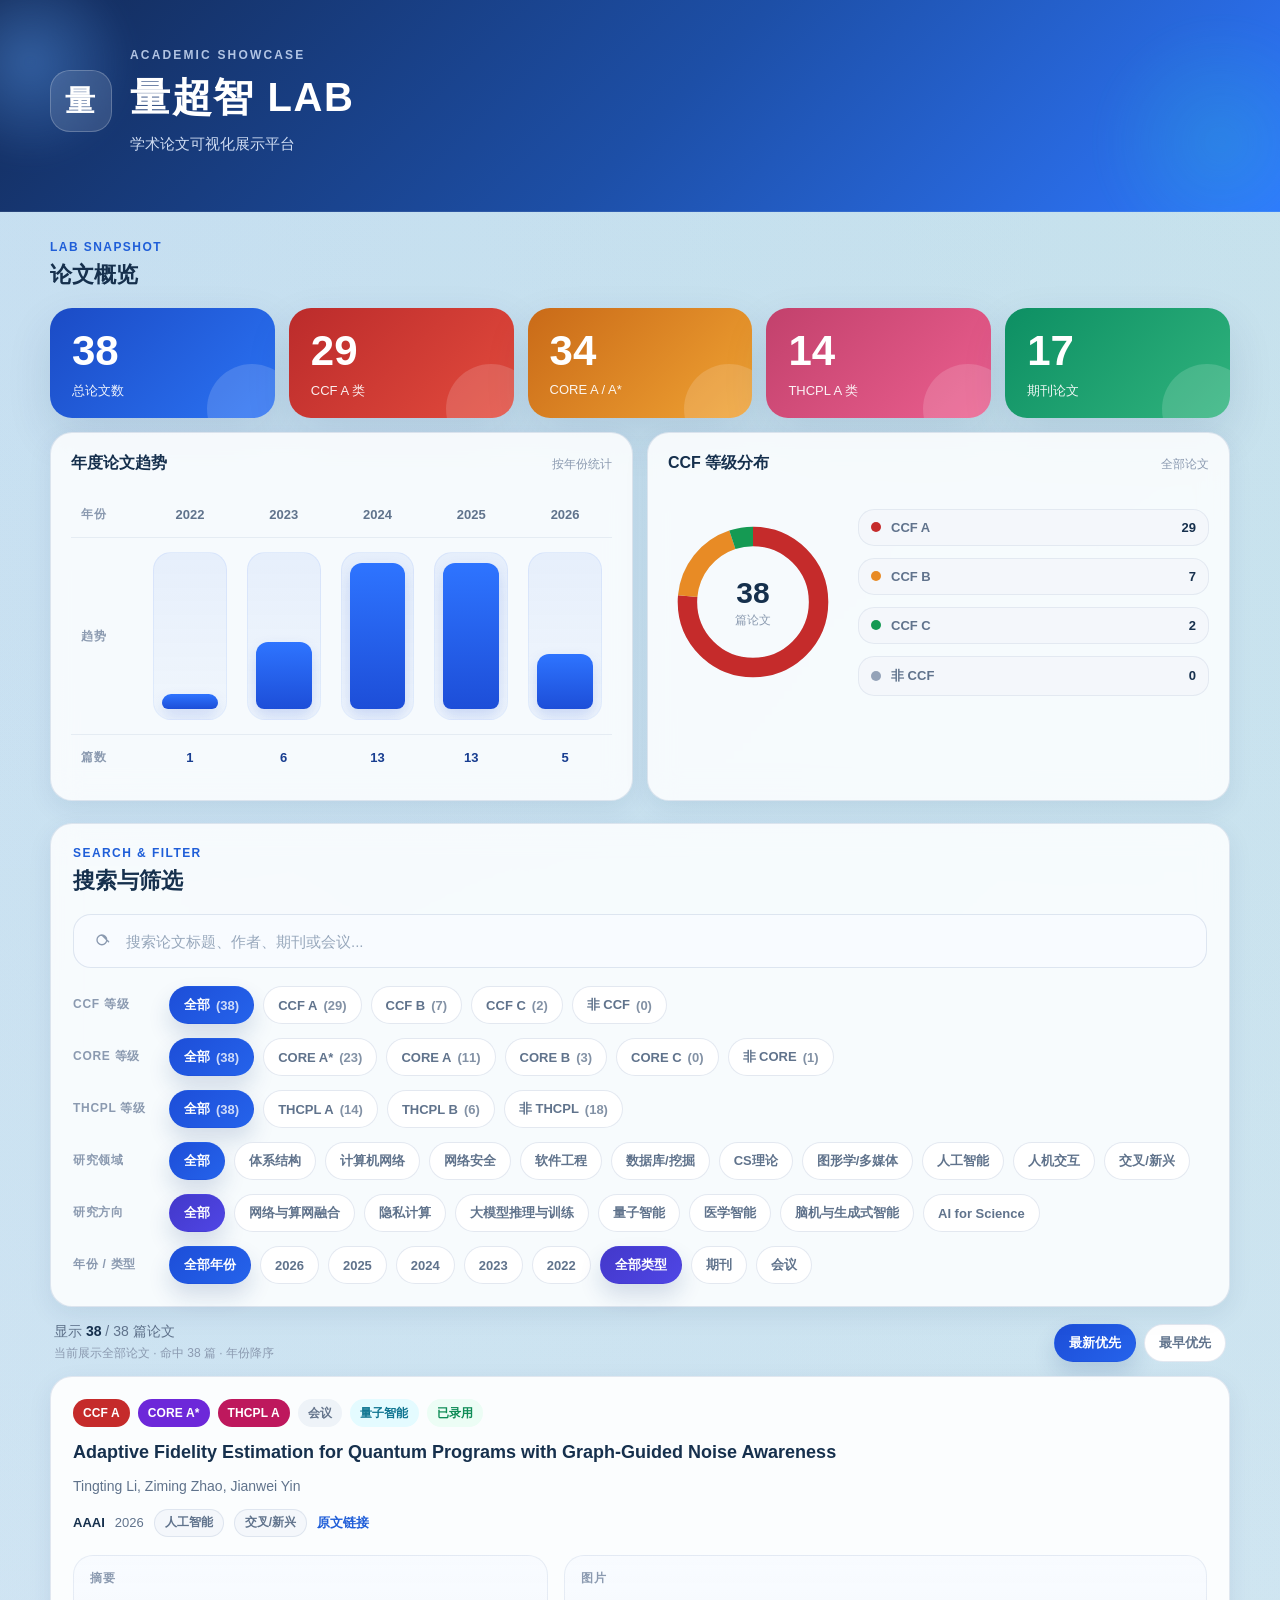
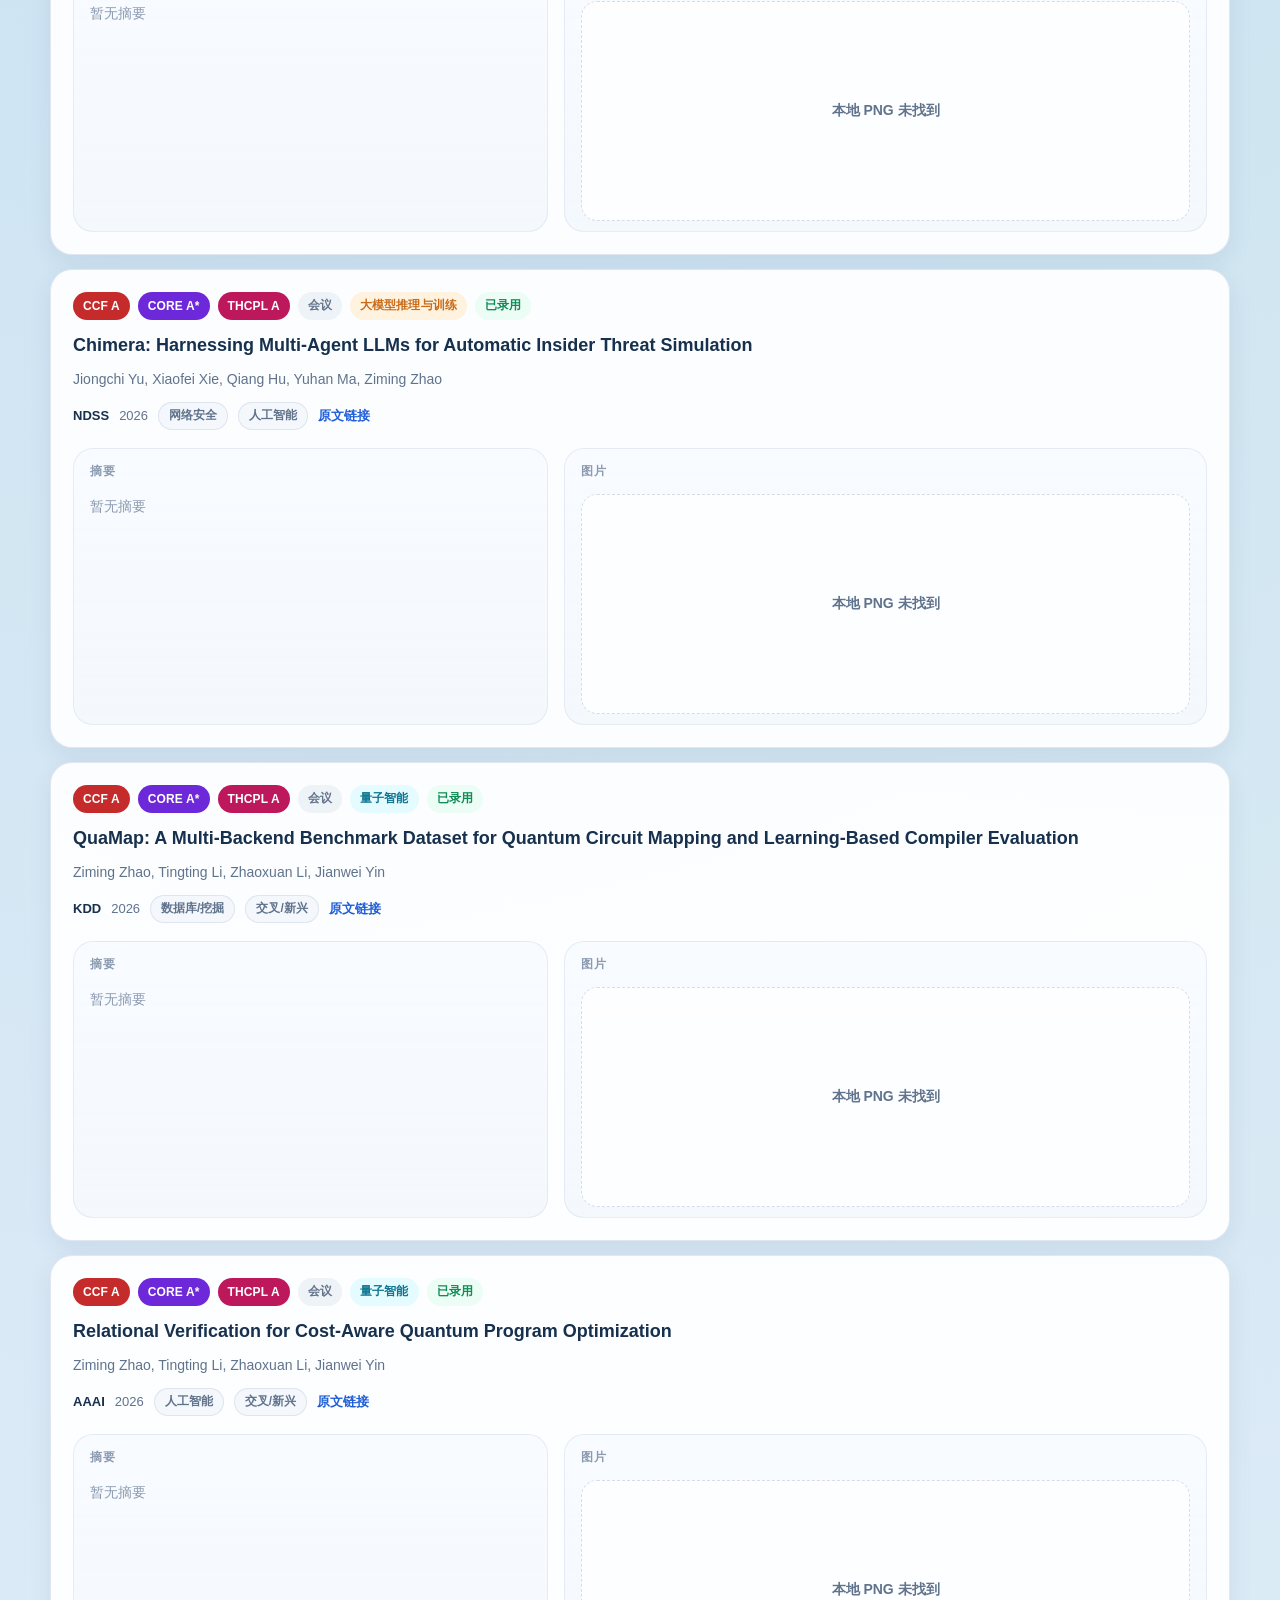
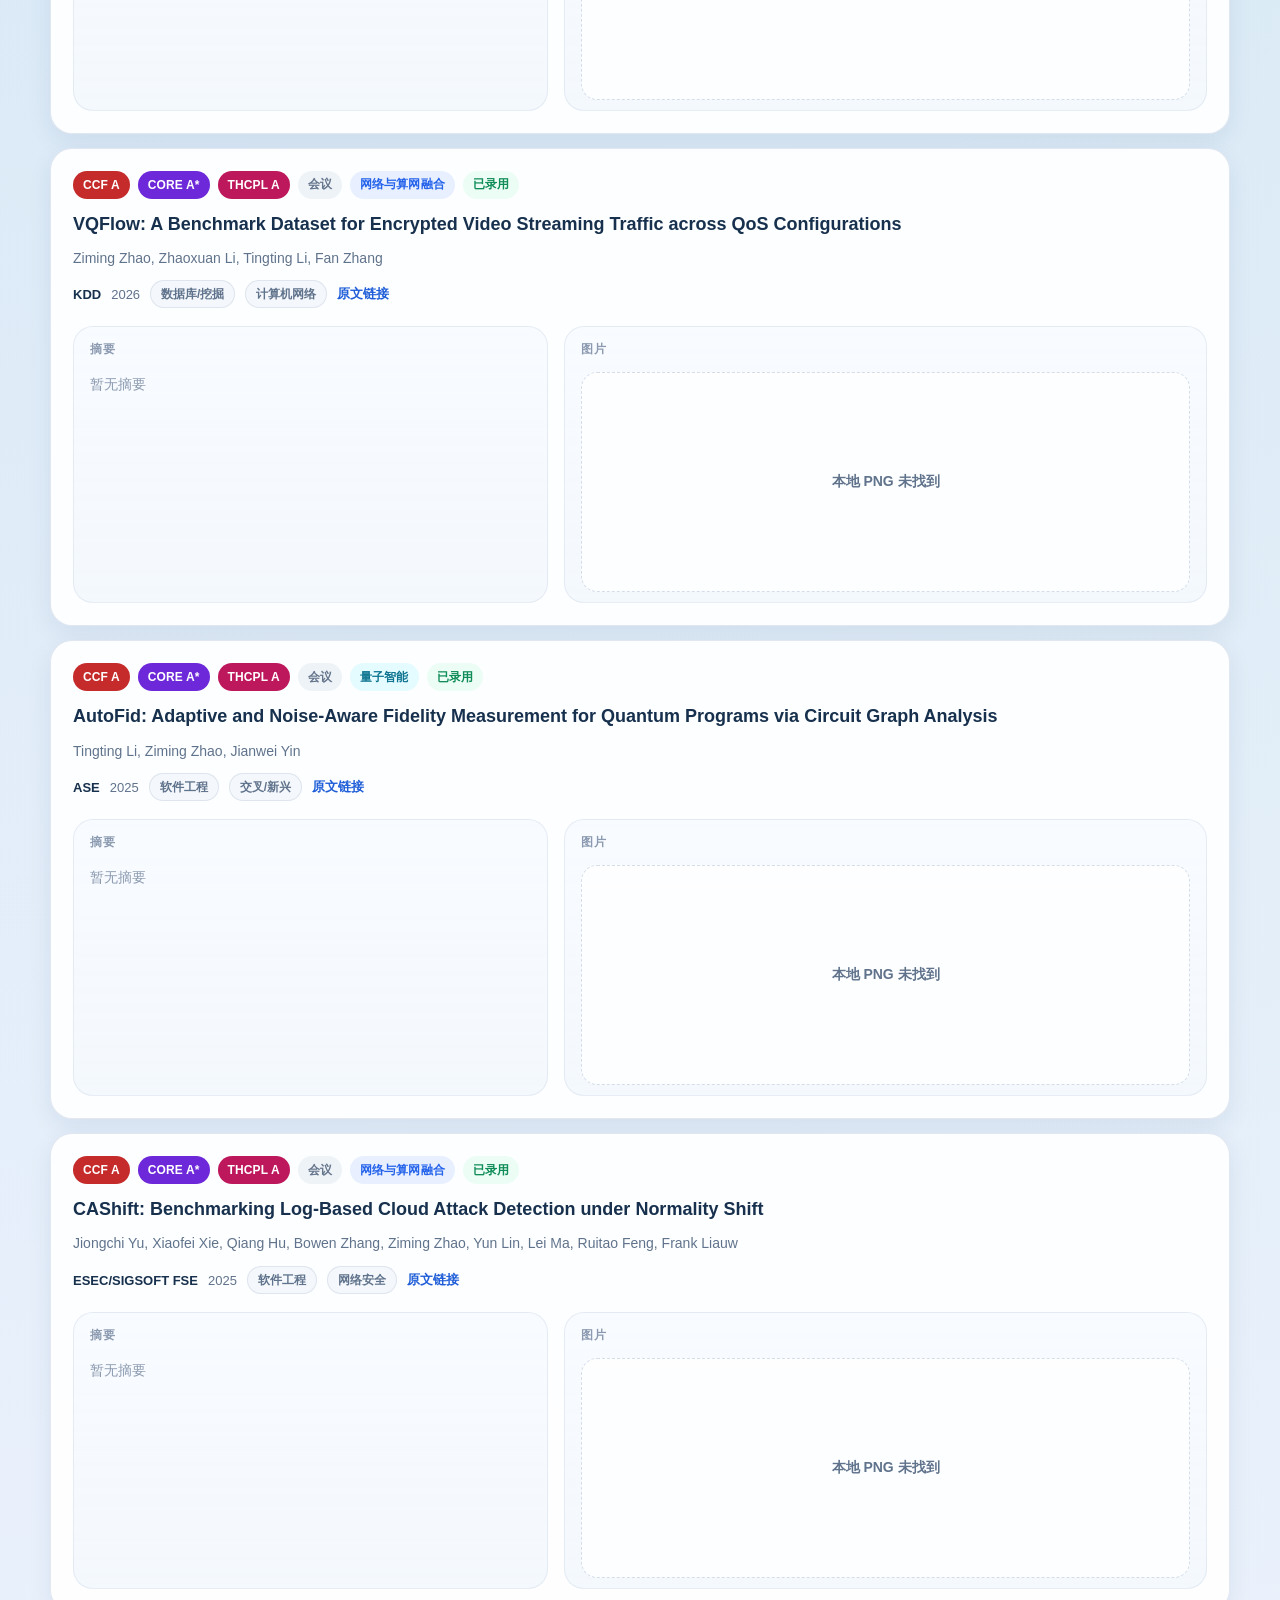
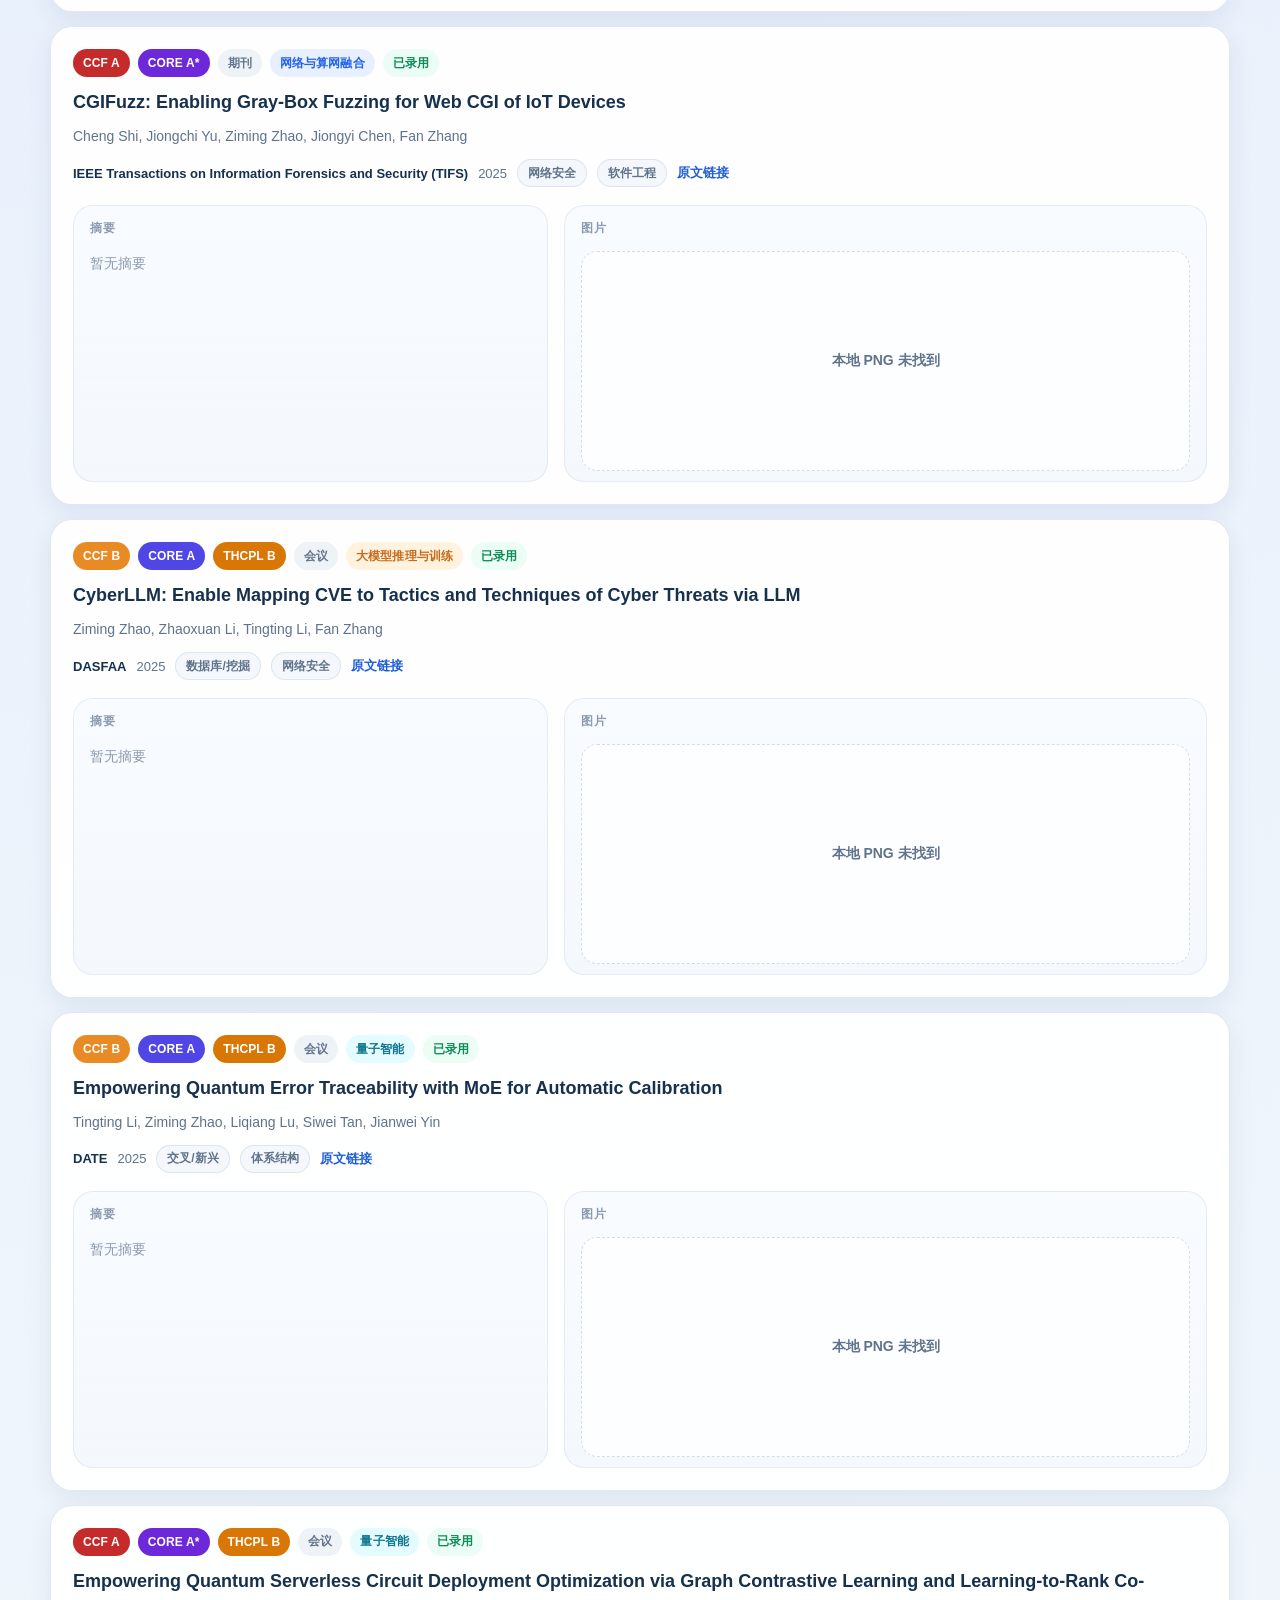
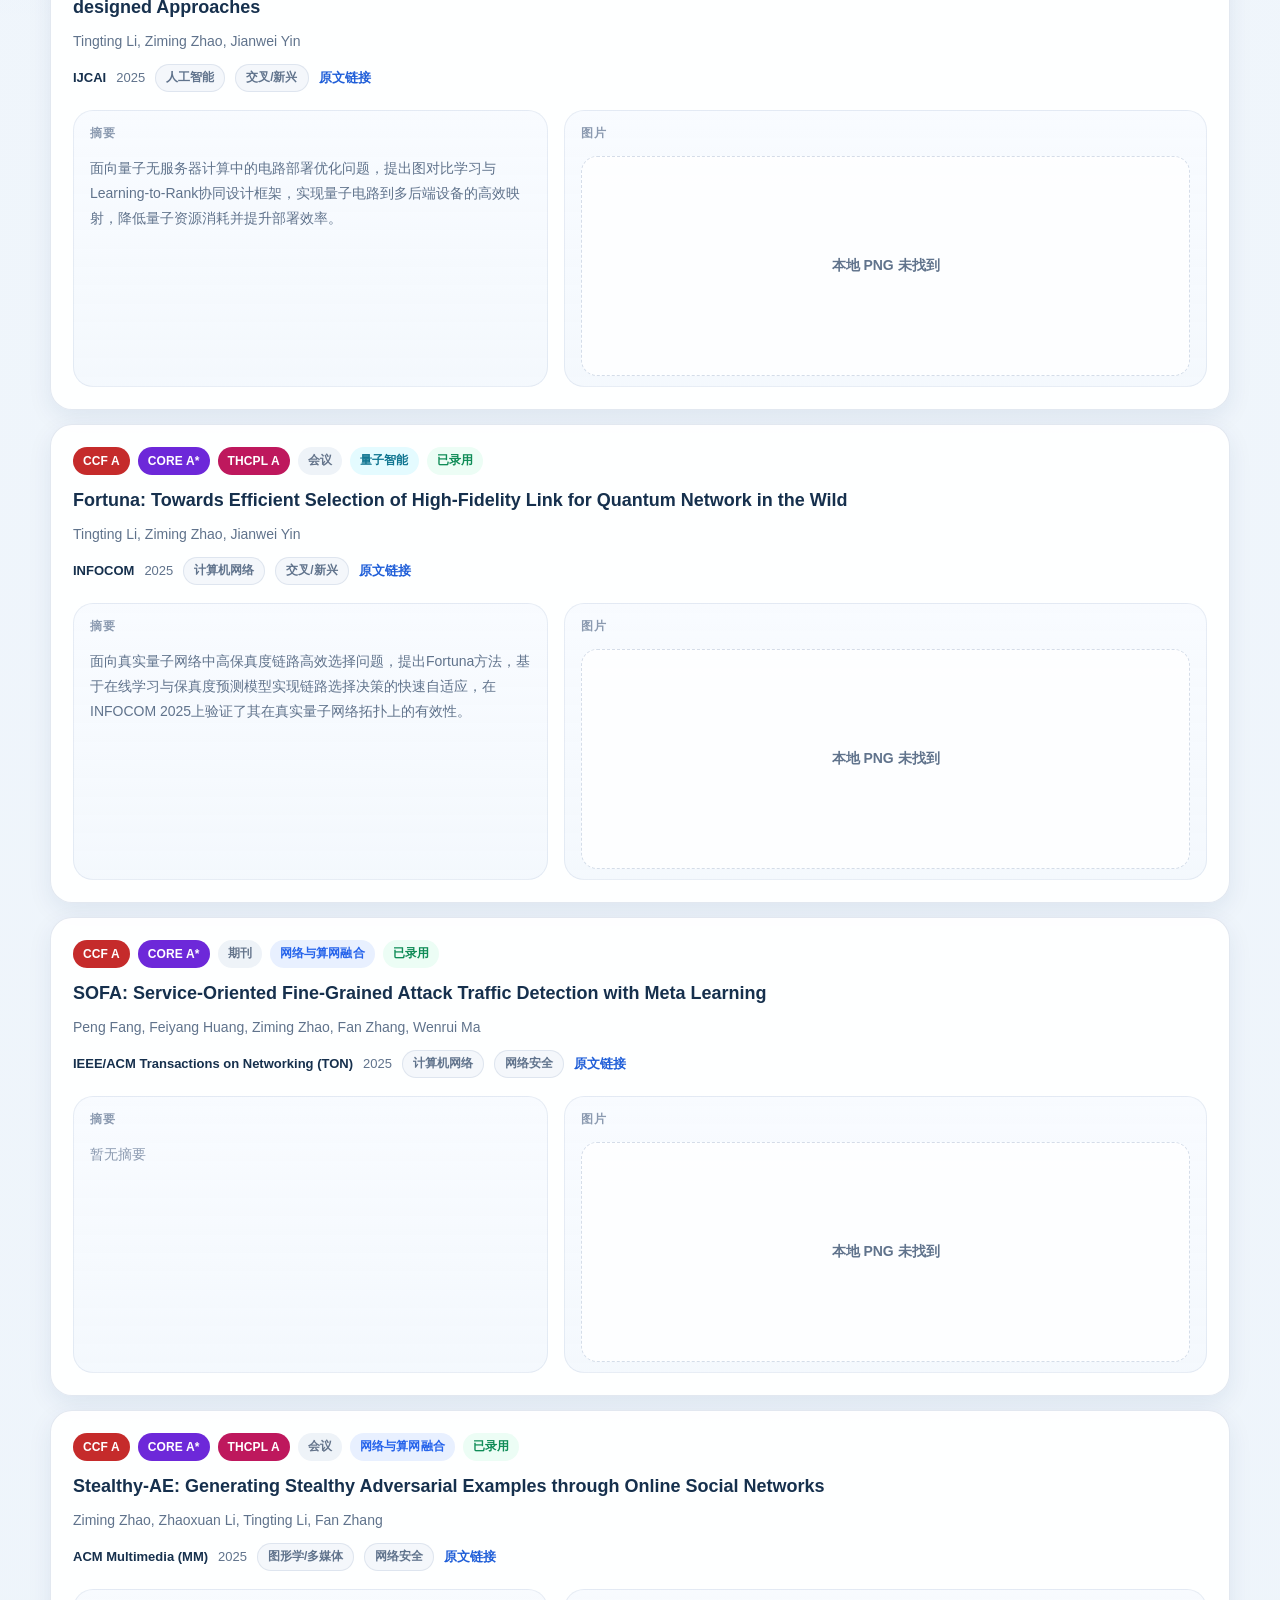
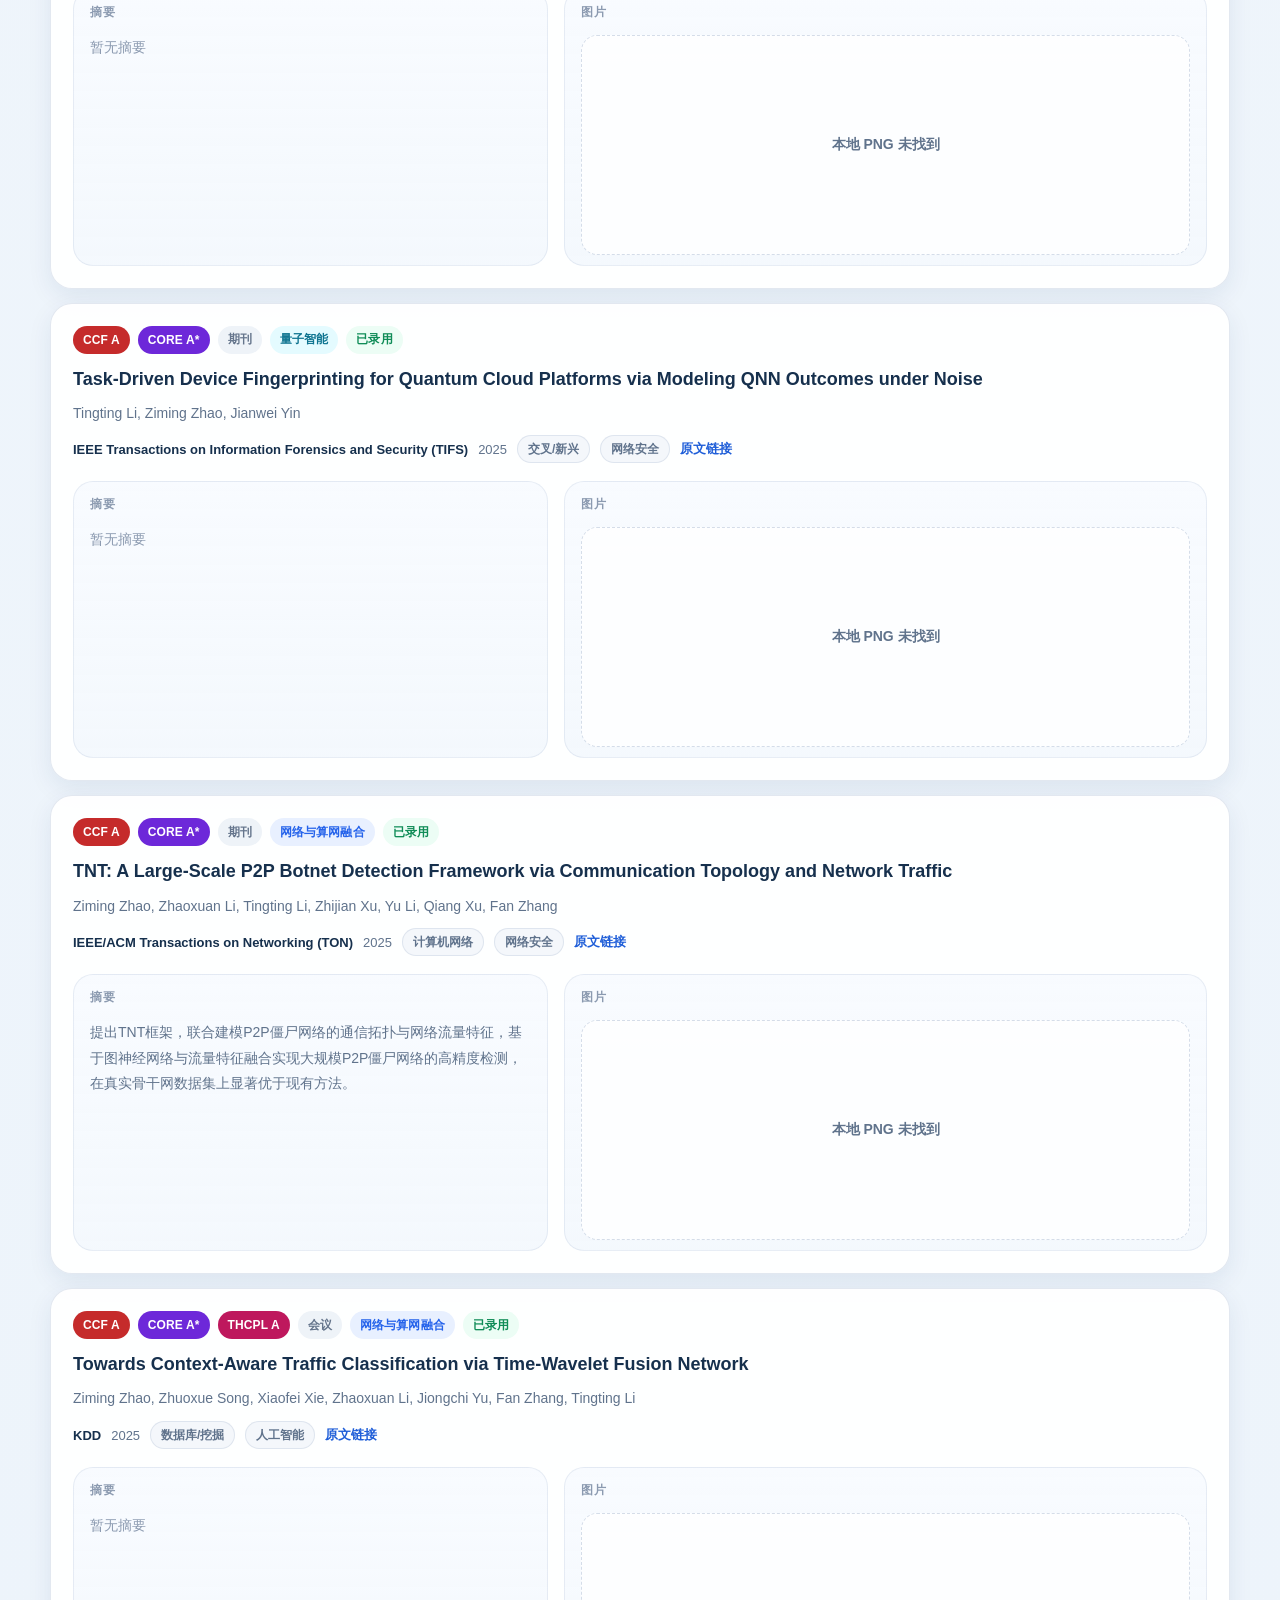
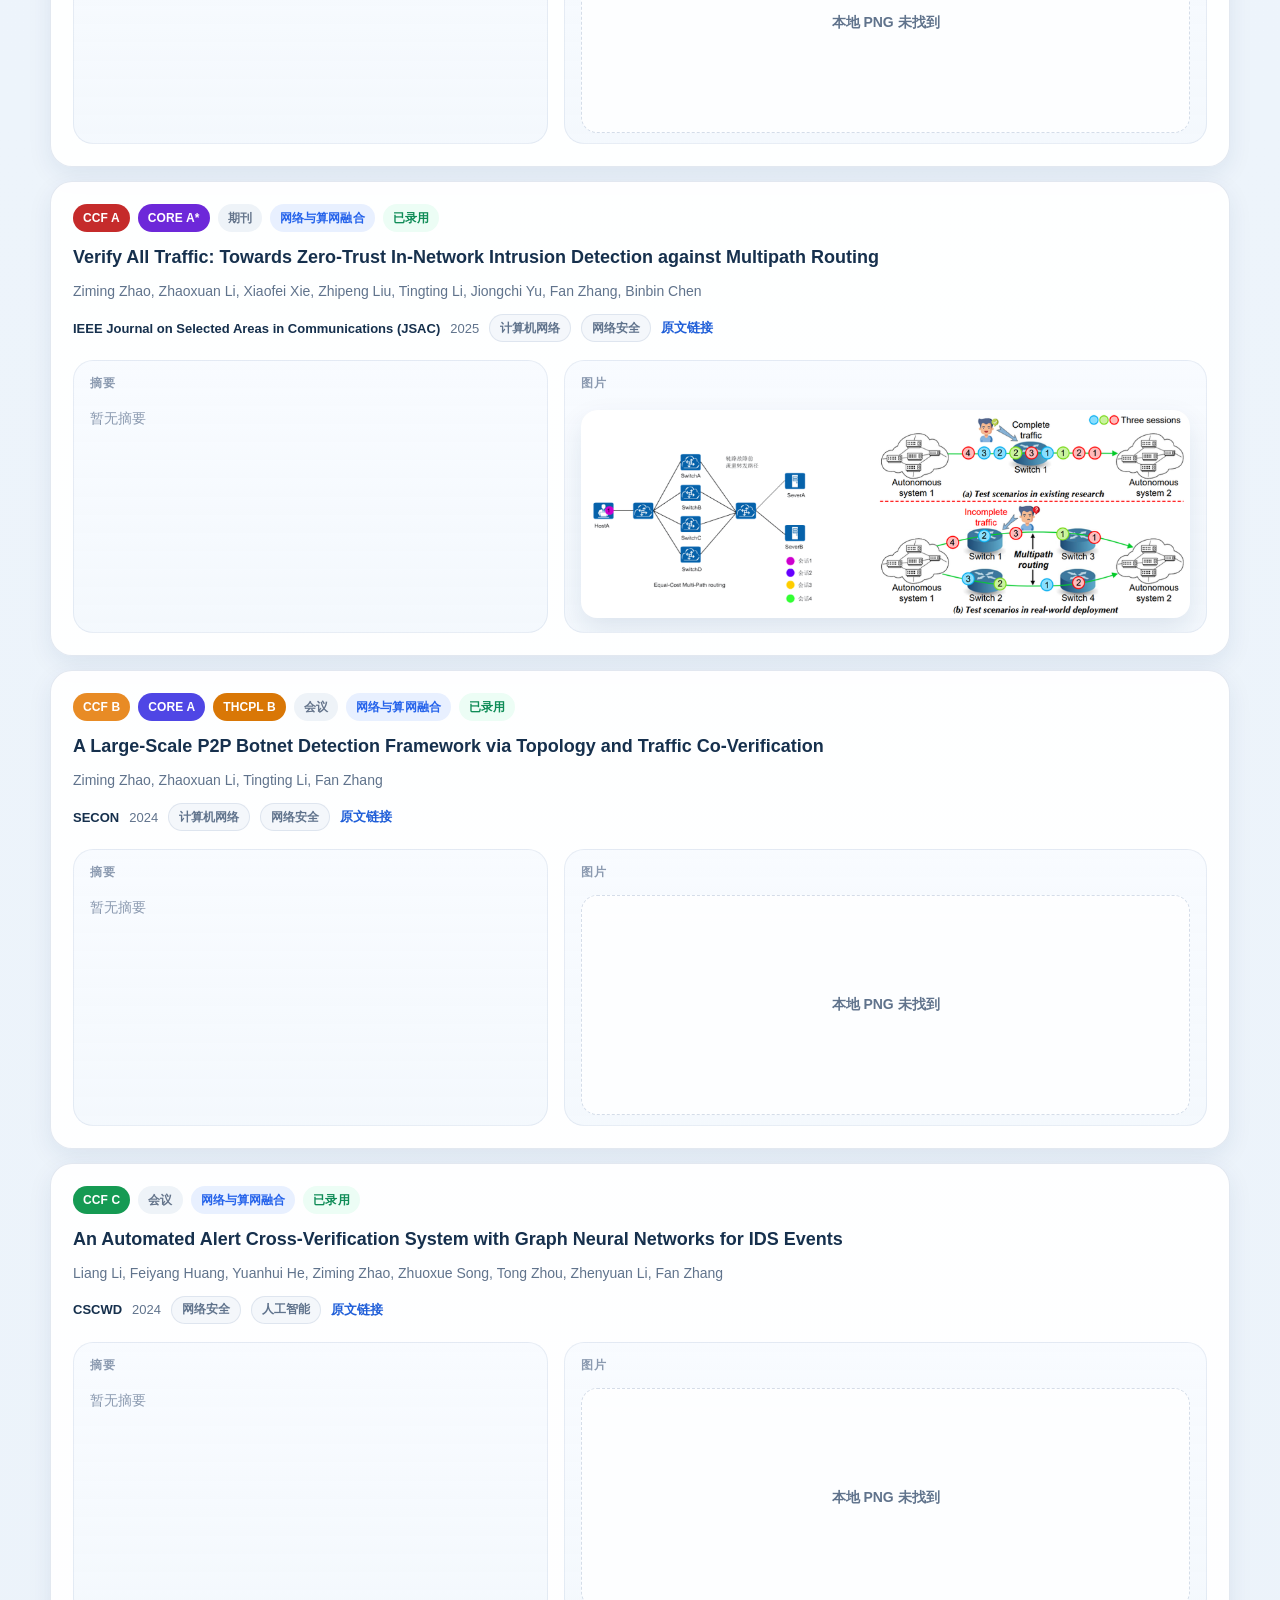
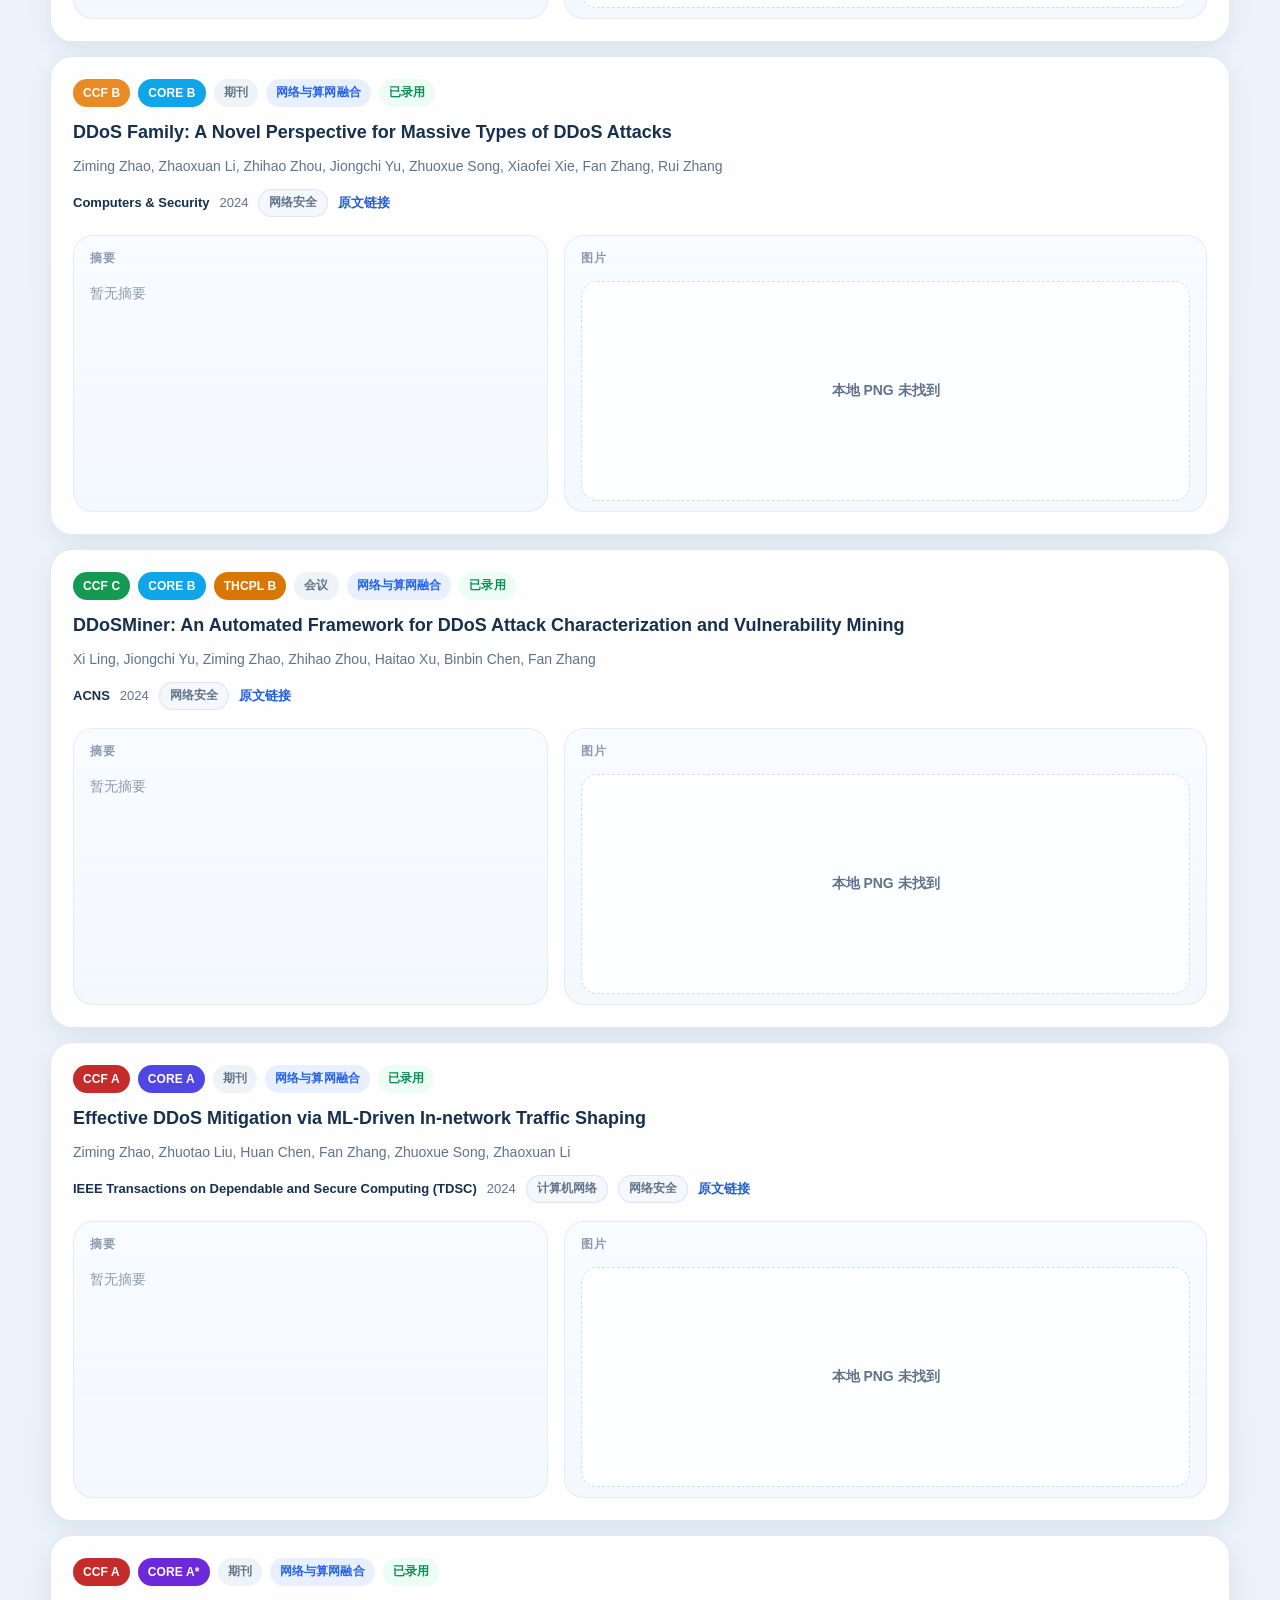
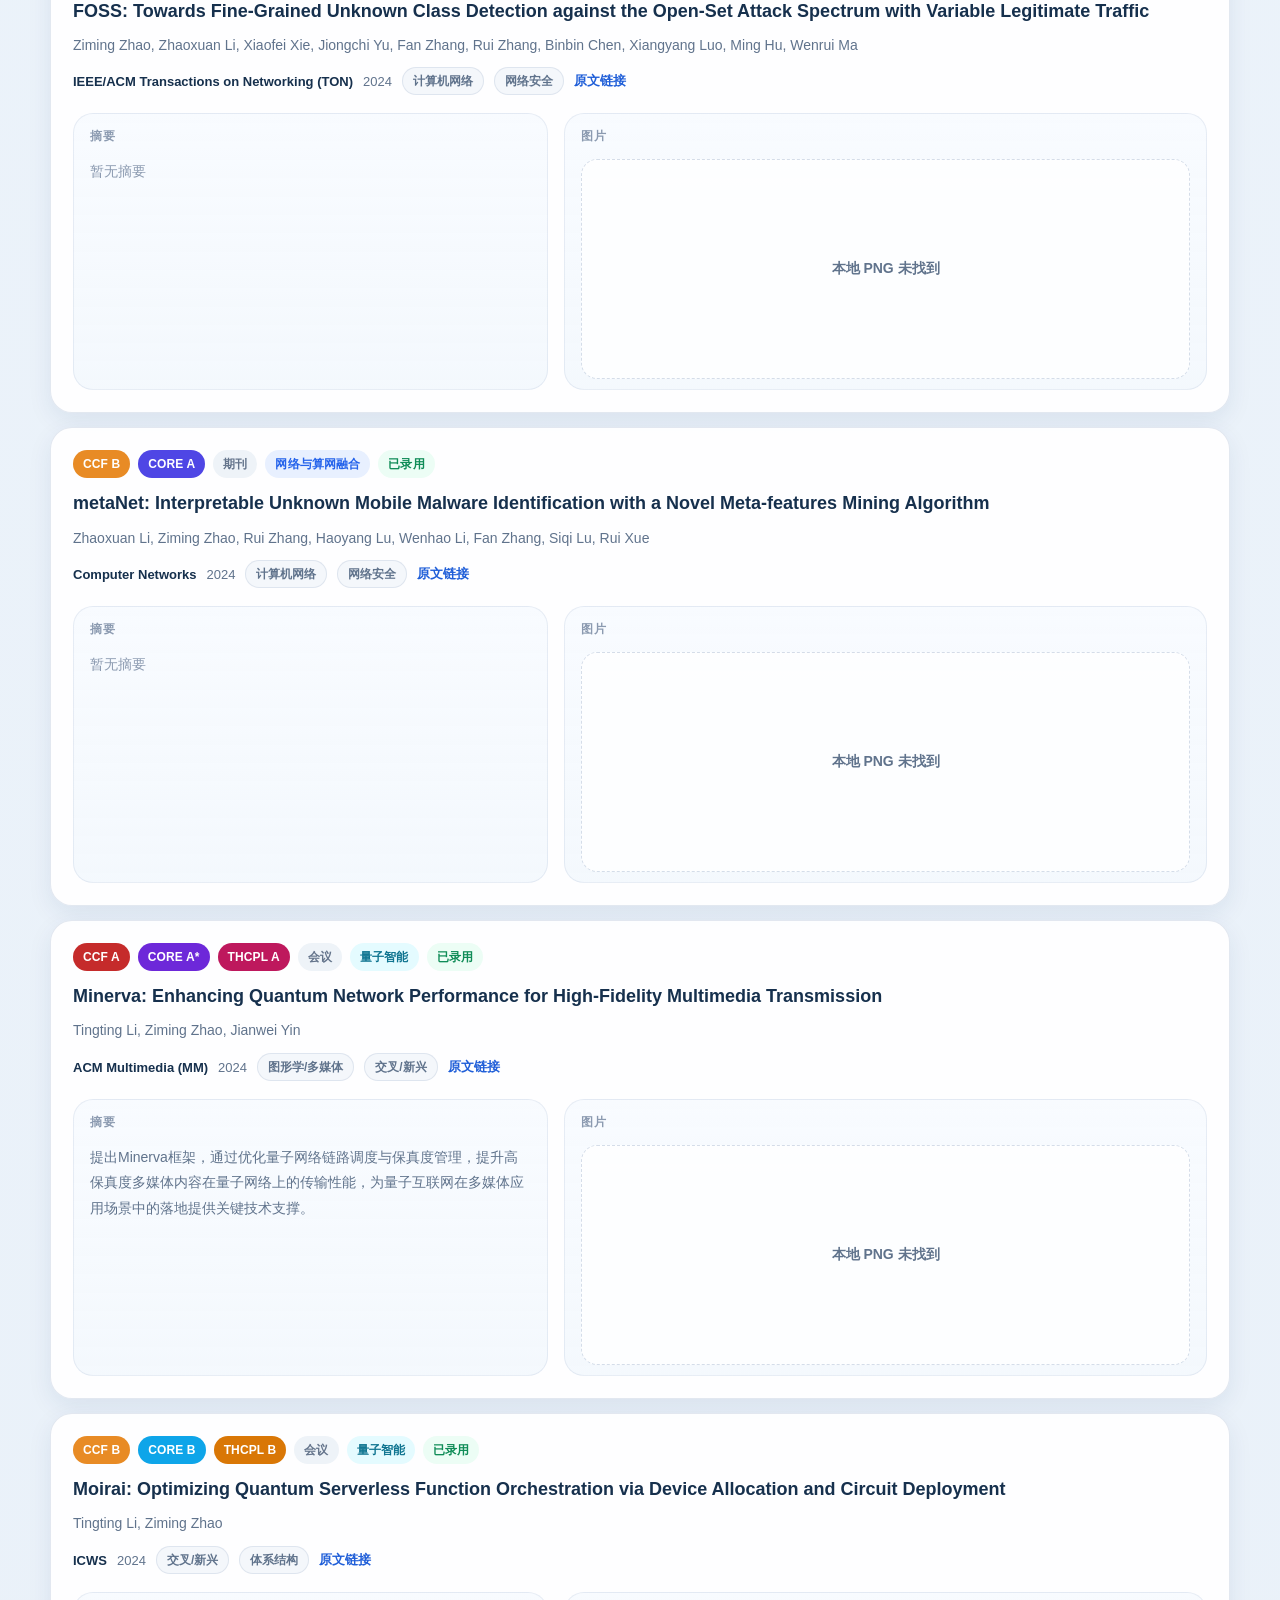
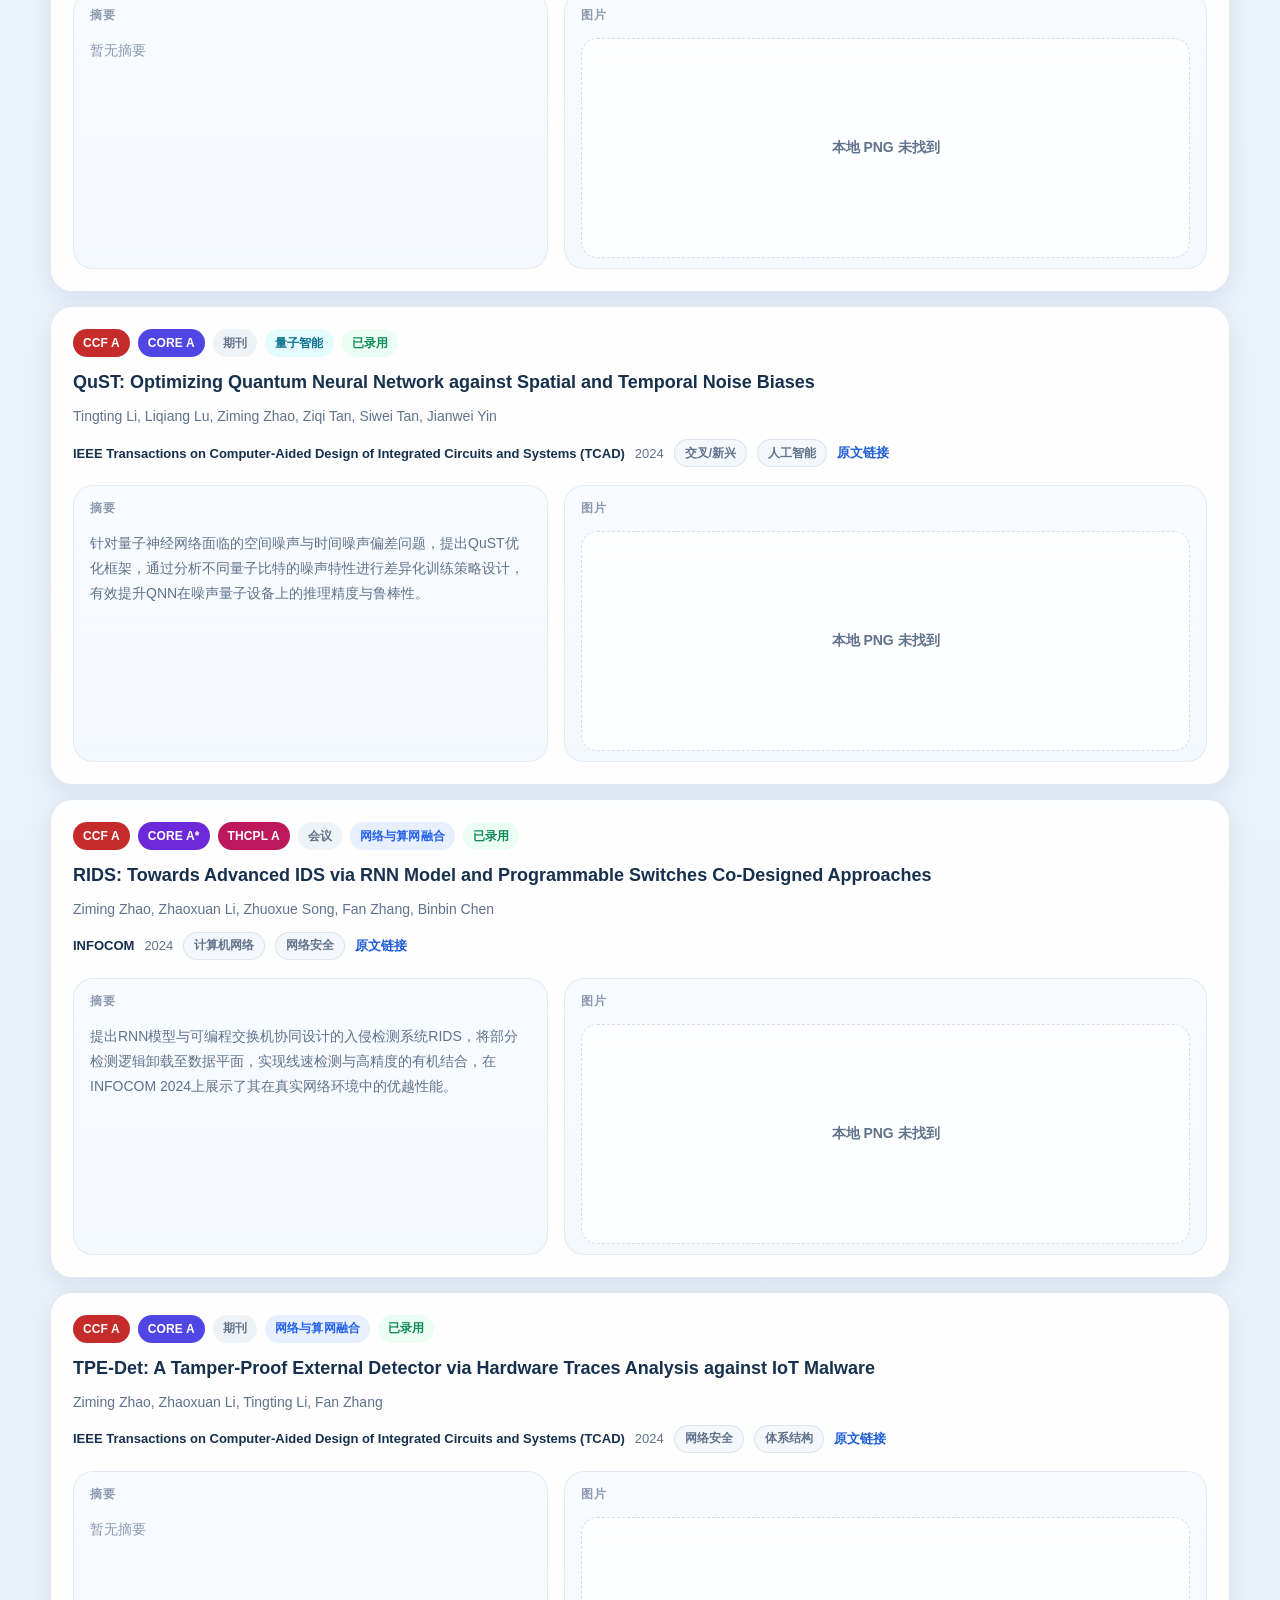
==== index.html @ 8f550492 "Initial commit" ====
<!doctype html>
<html lang="zh-CN">
  <head>
    <meta charset="UTF-8" />
    <meta name="viewport" content="width=device-width, initial-scale=1.0" />
    <title>量超智 LAB · 学术论文展示</title>
    <meta
      name="description"
      content="量超智 LAB 学术论文可视化展示平台，支持搜索、筛选、统计概览、本地配图与摘要展示。"
    />
    <link rel="stylesheet" href="./styles.css" />
  </head>
  <body>
    <div class="page-shell">
      <header class="hero">
        <div class="hero__glow hero__glow--left" aria-hidden="true"></div>
        <div class="hero__glow hero__glow--right" aria-hidden="true"></div>
        <div class="hero__inner">
          <div class="hero__badge">量</div>
          <div>
            <p class="hero__eyebrow">Academic Showcase</p>
            <h1 class="hero__title">量超智 LAB</h1>
            <p class="hero__subtitle">学术论文可视化展示平台</p>
          </div>
        </div>
      </header>

      <main class="page-main">
        <section class="stats-layout" aria-labelledby="stats-title">
          <div class="section-head">
            <div>
              <p class="section-kicker">Lab Snapshot</p>
              <h2 id="stats-title" class="section-title">论文概览</h2>
            </div>
          </div>

          <div id="summaryStats" class="summary-grid" aria-live="polite"></div>

          <div class="chart-grid">
            <article class="panel chart-card">
              <div class="chart-card__head">
                <h3>年度论文趋势</h3>
                <span>按年份统计</span>
              </div>
              <div id="yearChart" class="year-chart" aria-label="年度论文趋势图"></div>
            </article>

            <article class="panel chart-card">
              <div class="chart-card__head">
                <h3>CCF 等级分布</h3>
                <span>全部论文</span>
              </div>
              <div id="ccfChart" class="ccf-chart" aria-label="CCF 等级分布图"></div>
            </article>
          </div>
        </section>

        <section class="panel controls-panel" aria-labelledby="filters-title">
          <div class="section-head">
            <div>
              <p class="section-kicker">Search & Filter</p>
              <h2 id="filters-title" class="section-title">搜索与筛选</h2>
            </div>
            <button id="clearFiltersBtn" class="ghost-button" type="button" hidden>清除筛选</button>
          </div>

          <label class="search-box" for="searchInput">
            <span class="search-box__icon" aria-hidden="true">
              <svg viewBox="0 0 24 24" focusable="false">
                <path
                  d="M10.5 4a6.5 6.5 0 1 0 0 13a6.5 6.5 0 0 0 0-13Zm0 0l9 9"
                  fill="none"
                  stroke="currentColor"
                  stroke-linecap="round"
                  stroke-linejoin="round"
                  stroke-width="1.8"
                />
              </svg>
            </span>
            <input
              id="searchInput"
              type="search"
              autocomplete="off"
              placeholder="搜索论文标题、作者、期刊或会议..."
            />
          </label>

          <div id="filterRows" class="filter-rows"></div>
        </section>

        <section class="results-strip" aria-live="polite">
          <div class="results-strip__meta">
            <p id="resultsCount" class="results-strip__count"></p>
            <p id="activeSummary" class="results-strip__summary"></p>
          </div>
          <div id="sortControls" class="sort-controls" aria-label="论文排序">
            <button type="button" class="sort-button is-active" data-sort-order="DESC">最新优先</button>
            <button type="button" class="sort-button" data-sort-order="ASC">最早优先</button>
          </div>
        </section>

        <section id="papersList" class="papers-list" aria-live="polite"></section>
      </main>

      <footer class="site-footer">
        量超智 LAB · 学术论文展示 · 数据来源：课题组内部整理
      </footer>
    </div>

    <script src="./data.js"></script>
    <script src="./papers-data.js"></script>
    <script src="./app.js"></script>
  </body>
</html>
---- styles.css ----
:root {
  --bg: #edf4fb;
  --bg-strong: #d8e7f9;
  --surface: rgba(255, 255, 255, 0.84);
  --surface-strong: #ffffff;
  --surface-alt: #f4f7fb;
  --border: rgba(31, 71, 132, 0.12);
  --border-strong: rgba(31, 71, 132, 0.18);
  --text: #16304d;
  --text-soft: #60738c;
  --text-faint: #8b9ab0;
  --primary: #1f5ed8;
  --primary-strong: #183d90;
  --primary-soft: #e8f0ff;
  --shadow: 0 18px 45px rgba(18, 52, 100, 0.12);
  --shadow-soft: 0 8px 24px rgba(18, 52, 100, 0.08);
  --radius-xl: 28px;
  --radius-lg: 22px;
  --radius-md: 16px;
  --radius-sm: 999px;
  --font-sans: "Segoe UI", "PingFang SC", "Microsoft YaHei", sans-serif;
}

*,
*::before,
*::after {
  box-sizing: border-box;
}

html {
  scroll-behavior: smooth;
}

body {
  margin: 0;
  min-height: 100vh;
  color: var(--text);
  font-family: var(--font-sans);
  background:
    radial-gradient(circle at top left, rgba(73, 128, 255, 0.18), transparent 32%),
    radial-gradient(circle at top right, rgba(34, 197, 94, 0.12), transparent 24%),
    linear-gradient(180deg, #f4f8fc 0%, var(--bg) 48%, #e6eef7 100%);
}

img {
  max-width: 100%;
  display: block;
}

button,
input,
summary {
  font: inherit;
}

button {
  cursor: pointer;
}

.page-shell {
  min-height: 100vh;
}

.hero {
  position: relative;
  overflow: hidden;
  padding: 48px 24px 58px;
  background:
    linear-gradient(135deg, #132b59 0%, #1d4fa7 52%, #2f78ff 100%);
  color: #ffffff;
  box-shadow: inset 0 -1px 0 rgba(255, 255, 255, 0.08);
}

.hero__inner,
.page-main,
.site-footer {
  width: min(1180px, calc(100vw - 32px));
  margin: 0 auto;
}

.hero__inner {
  position: relative;
  display: flex;
  align-items: center;
  gap: 18px;
  z-index: 1;
}

.hero__badge {
  display: grid;
  place-items: center;
  width: 62px;
  height: 62px;
  border-radius: 20px;
  border: 1px solid rgba(255, 255, 255, 0.22);
  background: rgba(255, 255, 255, 0.12);
  backdrop-filter: blur(12px);
  font-size: 30px;
  font-weight: 800;
  letter-spacing: 0.08em;
}

.hero__eyebrow {
  margin: 0 0 8px;
  color: rgba(216, 231, 255, 0.8);
  font-size: 12px;
  font-weight: 700;
  letter-spacing: 0.18em;
  text-transform: uppercase;
}

.hero__title {
  margin: 0;
  font-size: clamp(30px, 5vw, 40px);
  font-weight: 800;
  letter-spacing: 0.04em;
}

.hero__subtitle {
  margin: 10px 0 0;
  color: rgba(226, 237, 255, 0.9);
  font-size: 15px;
}

.hero__glow {
  position: absolute;
  border-radius: 999px;
  filter: blur(12px);
  opacity: 0.78;
}

.hero__glow--left {
  top: -48px;
  left: -80px;
  width: 220px;
  height: 220px;
  background: radial-gradient(circle, rgba(96, 165, 250, 0.52), transparent 65%);
}

.hero__glow--right {
  right: -70px;
  bottom: -60px;
  width: 260px;
  height: 260px;
  background: radial-gradient(circle, rgba(45, 212, 191, 0.24), transparent 68%);
}

.page-main {
  padding: 28px 0 48px;
}

.panel {
  border: 1px solid var(--border);
  border-radius: var(--radius-lg);
  background: var(--surface);
  backdrop-filter: blur(14px);
  box-shadow: var(--shadow-soft);
}

.section-head {
  display: flex;
  align-items: center;
  justify-content: space-between;
  gap: 16px;
  margin-bottom: 18px;
}

.section-kicker {
  margin: 0 0 6px;
  color: var(--primary);
  font-size: 12px;
  font-weight: 800;
  letter-spacing: 0.12em;
  text-transform: uppercase;
}

.section-title {
  margin: 0;
  font-size: 22px;
  font-weight: 800;
}

.stats-layout {
  margin-bottom: 22px;
}

.summary-grid {
  display: grid;
  grid-template-columns: repeat(auto-fit, minmax(180px, 1fr));
  gap: 14px;
}

.stat-card {
  position: relative;
  overflow: hidden;
  padding: 22px 22px 18px;
  border-radius: var(--radius-lg);
  color: #ffffff;
  box-shadow: var(--shadow);
}

.stat-card::after {
  content: "";
  position: absolute;
  inset: auto -22px -36px auto;
  width: 90px;
  height: 90px;
  border-radius: 50%;
  background: rgba(255, 255, 255, 0.15);
}

.stat-card--blue {
  background: linear-gradient(135deg, #1b4bc5, #2b73f4);
}

.stat-card--red {
  background: linear-gradient(135deg, #bb2b2b, #e34b3d);
}

.stat-card--gold {
  background: linear-gradient(135deg, #c96a18, #f0a333);
}

.stat-card--green {
  background: linear-gradient(135deg, #0d8f63, #30b37d);
}

.stat-card--rose {
  background: linear-gradient(135deg, #c2416c, #eb5f8f);
}

.stat-card__value {
  display: block;
  font-size: clamp(34px, 4vw, 42px);
  font-weight: 800;
  line-height: 1;
}

.stat-card__label {
  display: block;
  margin-top: 10px;
  font-size: 13px;
  opacity: 0.92;
}

.chart-grid {
  display: grid;
  grid-template-columns: repeat(2, minmax(0, 1fr));
  gap: 14px;
  margin-top: 14px;
}

.chart-card {
  padding: 20px;
}

.chart-card__head {
  display: flex;
  align-items: baseline;
  justify-content: space-between;
  gap: 16px;
  margin-bottom: 18px;
}

.chart-card__head h3 {
  margin: 0;
  font-size: 16px;
  font-weight: 800;
}

.chart-card__head span {
  color: var(--text-faint);
  font-size: 12px;
}

.year-chart__table {
  width: 100%;
  border-collapse: collapse;
  table-layout: fixed;
}

.year-chart__table tbody tr + tr {
  border-top: 1px solid rgba(31, 71, 132, 0.08);
}

.year-chart__table tbody th,
.year-chart__table tbody td {
  padding: 14px 10px;
  vertical-align: middle;
}

.year-chart__label {
  width: 72px;
  padding-left: 0;
  color: var(--text-faint);
  font-size: 12px;
  font-weight: 800;
  letter-spacing: 0.06em;
  text-align: left;
  text-transform: uppercase;
}

.year-chart__year-cell {
  color: var(--text-soft);
  font-size: 13px;
  font-weight: 700;
  text-align: center;
}

.year-chart__bar-track {
  width: 100%;
  height: 168px;
  display: flex;
  align-items: flex-end;
  justify-content: center;
  overflow: hidden;
  padding: 10px 8px;
  border-radius: 18px;
  background: linear-gradient(180deg, rgba(39, 99, 235, 0.08), rgba(39, 99, 235, 0.03));
  border: 1px solid rgba(39, 99, 235, 0.08);
}

.year-chart__bar-fill {
  width: 100%;
  height: var(--bar-height);
  min-height: 10%;
  border-radius: 12px 12px 8px 8px;
  background: linear-gradient(180deg, #2e74ff 0%, #1d4ed8 100%);
  box-shadow: 0 8px 16px rgba(29, 78, 216, 0.18);
}

.year-chart__count {
  color: var(--primary-strong);
  font-size: 13px;
  font-weight: 800;
  text-align: center;
}

.ccf-chart__wrap {
  display: flex;
  align-items: center;
  justify-content: space-between;
  gap: 20px;
  min-height: 220px;
}

.ccf-chart__donut {
  position: relative;
  flex: 0 0 auto;
  width: 170px;
  height: 170px;
}

.ccf-chart__donut svg {
  width: 100%;
  height: 100%;
}

.ccf-chart__ring-bg {
  fill: none;
  stroke: rgba(31, 71, 132, 0.08);
  stroke-width: 16;
}

.ccf-chart__segment {
  fill: none;
  stroke-width: 16;
  transform: rotate(-90deg);
  transform-origin: 70px 70px;
}

.ccf-chart__center {
  position: absolute;
  inset: 0;
  display: grid;
  place-items: center;
  text-align: center;
  pointer-events: none;
}

.ccf-chart__center strong {
  display: block;
  font-size: 30px;
  font-weight: 800;
}

.ccf-chart__center span {
  color: var(--text-faint);
  font-size: 12px;
}

.ccf-chart__legend {
  flex: 1;
  min-width: 0;
}

.legend-list {
  display: grid;
  gap: 12px;
}

.legend-item {
  display: grid;
  grid-template-columns: auto 1fr auto;
  align-items: center;
  gap: 10px;
  padding: 10px 12px;
  border-radius: 16px;
  background: rgba(244, 247, 251, 0.95);
  border: 1px solid rgba(31, 71, 132, 0.08);
}

.legend-item__dot {
  width: 10px;
  height: 10px;
  border-radius: 50%;
}

.legend-item__name {
  color: var(--text-soft);
  font-size: 13px;
  font-weight: 700;
}

.legend-item__value {
  color: var(--text);
  font-size: 13px;
  font-weight: 800;
}

.controls-panel {
  padding: 22px;
  margin-bottom: 16px;
}

.search-box {
  display: flex;
  align-items: center;
  gap: 12px;
  margin-bottom: 18px;
  padding: 15px 18px;
  border: 1px solid rgba(31, 71, 132, 0.12);
  border-radius: 18px;
  background: #f8fbff;
  transition: border-color 160ms ease, box-shadow 160ms ease, background 160ms ease;
}

.search-box:focus-within {
  border-color: rgba(29, 78, 216, 0.32);
  background: #ffffff;
  box-shadow: 0 0 0 5px rgba(29, 78, 216, 0.08);
}

.search-box__icon {
  display: grid;
  place-items: center;
  width: 22px;
  height: 22px;
  color: var(--text-faint);
}

.search-box__icon svg {
  width: 18px;
  height: 18px;
}

.search-box input {
  flex: 1;
  min-width: 0;
  padding: 0;
  border: 0;
  outline: 0;
  background: transparent;
  color: var(--text);
  font-size: 15px;
}

.search-box input::placeholder {
  color: #98a8bc;
}

.filter-rows {
  display: grid;
  gap: 14px;
}

.filter-row {
  display: flex;
  align-items: flex-start;
  gap: 14px;
}

.filter-row__label {
  flex: 0 0 82px;
  padding-top: 10px;
  color: var(--text-faint);
  font-size: 12px;
  font-weight: 800;
  letter-spacing: 0.06em;
}

.filter-row__chips {
  display: flex;
  flex: 1;
  flex-wrap: wrap;
  gap: 9px;
}

.chip {
  display: inline-flex;
  align-items: center;
  gap: 6px;
  min-height: 38px;
  padding: 0 14px;
  border: 1px solid rgba(31, 71, 132, 0.12);
  border-radius: var(--radius-sm);
  background: #ffffff;
  color: var(--text-soft);
  font-size: 13px;
  font-weight: 700;
  transition:
    transform 160ms ease,
    border-color 160ms ease,
    box-shadow 160ms ease,
    background 160ms ease,
    color 160ms ease;
}

.chip:hover {
  transform: translateY(-1px);
  border-color: rgba(29, 78, 216, 0.24);
  box-shadow: 0 8px 16px rgba(20, 61, 126, 0.08);
}

.chip.is-active {
  color: #ffffff;
  border-color: transparent;
  box-shadow: 0 12px 22px rgba(20, 61, 126, 0.16);
}

.chip__count {
  opacity: 0.78;
}

.chip--blue.is-active {
  background: linear-gradient(135deg, #1d4ed8, #2563eb);
}

.chip--red.is-active {
  background: linear-gradient(135deg, #b91c1c, #dc2626);
}

.chip--orange.is-active {
  background: linear-gradient(135deg, #c96a18, #f08c26);
}

.chip--green.is-active {
  background: linear-gradient(135deg, #15803d, #16a34a);
}

.chip--slate.is-active {
  background: linear-gradient(135deg, #64748b, #7c8799);
}

.chip--purple.is-active {
  background: linear-gradient(135deg, #6d28d9, #7c3aed);
}

.chip--indigo.is-active {
  background: linear-gradient(135deg, #4338ca, #4f46e5);
}

.chip--sky.is-active {
  background: linear-gradient(135deg, #0284c7, #0ea5e9);
}

.chip--teal.is-active {
  background: linear-gradient(135deg, #0f766e, #14b8a6);
}

.chip--amber.is-active {
  background: linear-gradient(135deg, #d97706, #f59e0b);
}

.chip--rose.is-active {
  background: linear-gradient(135deg, #be185d, #ec4899);
}

.results-strip {
  display: flex;
  align-items: center;
  justify-content: space-between;
  gap: 16px;
  margin-bottom: 14px;
  padding: 0 4px;
}

.results-strip__meta {
  display: grid;
  gap: 4px;
}

.results-strip__count {
  margin: 0;
  color: var(--text-soft);
  font-size: 14px;
}

.results-strip__count strong {
  color: var(--text);
}

.results-strip__summary {
  margin: 0;
  color: var(--text-faint);
  font-size: 12px;
  text-align: right;
}

.sort-controls {
  display: inline-flex;
  align-items: center;
  gap: 8px;
}

.sort-button {
  min-height: 38px;
  padding: 0 14px;
  border: 1px solid rgba(31, 71, 132, 0.12);
  border-radius: var(--radius-sm);
  background: #ffffff;
  color: var(--text-soft);
  font-size: 13px;
  font-weight: 700;
  transition:
    transform 160ms ease,
    border-color 160ms ease,
    box-shadow 160ms ease,
    background 160ms ease,
    color 160ms ease;
}

.sort-button:hover {
  transform: translateY(-1px);
  border-color: rgba(29, 78, 216, 0.24);
  box-shadow: 0 8px 16px rgba(20, 61, 126, 0.08);
}

.sort-button.is-active {
  color: #ffffff;
  border-color: transparent;
  background: linear-gradient(135deg, #1d4ed8, #2563eb);
  box-shadow: 0 12px 22px rgba(20, 61, 126, 0.16);
}

.ghost-button {
  min-height: 38px;
  padding: 0 14px;
  border: 1px solid rgba(220, 38, 38, 0.16);
  border-radius: var(--radius-sm);
  background: rgba(254, 242, 242, 0.96);
  color: #c72d2d;
  font-size: 13px;
  font-weight: 700;
}

.ghost-button:hover {
  background: #fff5f5;
}

.papers-list {
  display: grid;
  gap: 14px;
}

.paper-card {
  overflow: hidden;
  border: 1px solid var(--border);
  border-radius: var(--radius-lg);
  background: rgba(255, 255, 255, 0.92);
  box-shadow: var(--shadow-soft);
}

.paper-card__body {
  padding: 22px;
}

.paper-card__badges {
  display: flex;
  flex-wrap: wrap;
  gap: 8px;
  margin-bottom: 12px;
}

.badge {
  display: inline-flex;
  align-items: center;
  min-height: 28px;
  padding: 0 10px;
  border-radius: var(--radius-sm);
  font-size: 12px;
  font-weight: 800;
  letter-spacing: 0.01em;
}

.badge--ccf-a {
  background: #c52b2b;
  color: #ffffff;
}

.badge--ccf-b {
  background: #e88b25;
  color: #ffffff;
}

.badge--ccf-c {
  background: #159a53;
  color: #ffffff;
}

.badge--ccf-none {
  background: #94a3b8;
  color: #ffffff;
}

.badge--core-star {
  background: #6d28d9;
  color: #ffffff;
}

.badge--core-a {
  background: #4f46e5;
  color: #ffffff;
}

.badge--core-b {
  background: #0ea5e9;
  color: #ffffff;
}

.badge--core-c {
  background: #14b8a6;
  color: #ffffff;
}

.badge--thcpl-a {
  background: #be185d;
  color: #ffffff;
}

.badge--thcpl-b {
  background: #d97706;
  color: #ffffff;
}

.badge--soft {
  background: #eef4ff;
  color: #315caa;
}

.badge--direction-blue {
  background: #e8f0ff;
  color: #2563eb;
}

.badge--direction-violet {
  background: #f1e8ff;
  color: #7c3aed;
}

.badge--direction-amber {
  background: #fff3df;
  color: #c96a18;
}

.badge--direction-cyan {
  background: #e4fbff;
  color: #0e7490;
}

.badge--direction-rose {
  background: #ffe8ef;
  color: #d94670;
}

.badge--direction-fuchsia {
  background: #fbe8ff;
  color: #c026d3;
}

.badge--direction-lime {
  background: #eefad7;
  color: #5f8f0a;
}

.badge--muted {
  background: #eef3f8;
  color: #65758c;
}

.badge--accepted {
  background: #ecfdf5;
  color: #0f8c57;
}

.paper-card__title {
  margin: 0 0 10px;
  font-size: 18px;
  font-weight: 800;
  line-height: 1.45;
}

.paper-card__authors {
  margin: 0 0 10px;
  color: var(--text-soft);
  font-size: 14px;
  line-height: 1.7;
}

.paper-card__meta {
  display: flex;
  flex-wrap: wrap;
  align-items: center;
  gap: 10px;
  margin-bottom: 12px;
  color: var(--text-soft);
  font-size: 13px;
}

.paper-card__venue {
  color: var(--text);
  font-weight: 700;
}

.field-tag {
  display: inline-flex;
  align-items: center;
  min-height: 28px;
  padding: 0 10px;
  border: 1px solid rgba(31, 71, 132, 0.1);
  border-radius: var(--radius-sm);
  background: #f4f7fb;
  color: var(--text-soft);
  font-size: 12px;
  font-weight: 700;
}

.paper-card__meta-link {
  color: var(--primary);
  font-size: 13px;
  font-weight: 700;
  text-decoration: none;
}

.paper-card__meta-link:hover {
  text-decoration: underline;
}

.paper-card__content {
  display: grid;
  grid-template-columns: minmax(0, 0.85fr) minmax(280px, 1.15fr);
  gap: 16px;
  margin-top: 18px;
  align-items: stretch;
}

.paper-card__panel {
  display: flex;
  flex-direction: column;
  min-height: 100%;
  border: 1px solid rgba(31, 71, 132, 0.08);
  border-radius: 20px;
  background: linear-gradient(180deg, rgba(248, 251, 255, 0.98), rgba(243, 248, 253, 0.92));
}

.paper-card__panel-head {
  display: flex;
  align-items: center;
  justify-content: space-between;
  gap: 10px;
  padding: 14px 16px 0;
  color: var(--text-faint);
  font-size: 12px;
  font-weight: 800;
  letter-spacing: 0.06em;
  text-transform: uppercase;
}

.paper-abstract {
  margin: 0;
  padding: 14px 16px 16px;
  color: var(--text-soft);
  font-size: 14px;
  line-height: 1.8;
}

.paper-abstract.is-placeholder {
  color: var(--text-faint);
}

.paper-card__figure {
  margin: 0;
  overflow: hidden;
}

.paper-card__figure-media {
  display: flex;
  flex: 1;
  align-items: center;
  justify-content: center;
  min-height: 240px;
  padding: 14px 16px 10px;
}

.paper-card__figure img {
  width: 100%;
  max-height: 340px;
  border-radius: 16px;
  background: #e9eef6;
  object-fit: contain;
  box-shadow: 0 12px 28px rgba(19, 54, 108, 0.1);
}

.paper-card__figure-placeholder {
  display: grid;
  gap: 8px;
  width: 100%;
  min-height: 220px;
  place-items: center;
  padding: 18px;
  border: 1px dashed rgba(31, 71, 132, 0.18);
  border-radius: 16px;
  background: rgba(255, 255, 255, 0.76);
  color: var(--text-faint);
  text-align: center;
}

.paper-card__figure-placeholder strong {
  color: var(--text-soft);
  font-size: 14px;
}

.empty-state {
  padding: 64px 24px;
  border: 1px dashed rgba(31, 71, 132, 0.18);
  border-radius: var(--radius-lg);
  background: rgba(255, 255, 255, 0.62);
  color: var(--text-soft);
  text-align: center;
}

.empty-state h3 {
  margin: 0 0 10px;
  color: var(--text);
  font-size: 22px;
}

.empty-state p {
  margin: 0;
  line-height: 1.8;
}

.site-footer {
  padding: 24px 0 40px;
  color: var(--text-faint);
  font-size: 12px;
  text-align: center;
}

@media (max-width: 980px) {
  .summary-grid,
  .chart-grid {
    grid-template-columns: repeat(2, minmax(0, 1fr));
  }

  .paper-card__content {
    grid-template-columns: 1fr;
  }

  .ccf-chart__wrap {
    flex-direction: column;
    align-items: stretch;
  }
}

@media (max-width: 720px) {
  .hero {
    padding: 38px 0 46px;
  }

  .hero__inner,
  .page-main,
  .site-footer {
    width: min(100vw - 24px, 1180px);
  }

  .summary-grid,
  .chart-grid {
    grid-template-columns: 1fr;
  }

  .controls-panel,
  .chart-card,
  .paper-card__body {
    padding: 18px;
  }

  .paper-card__panel-head {
    padding: 12px 14px 0;
  }

  .paper-abstract,
  .paper-card__figure-media {
    padding-left: 14px;
    padding-right: 14px;
  }

  .filter-row {
    flex-direction: column;
    gap: 10px;
  }

  .filter-row__label {
    flex-basis: auto;
    padding-top: 0;
  }

  .results-strip {
    flex-direction: column;
    align-items: flex-start;
  }

  .results-strip__summary {
    text-align: left;
  }

  .sort-controls {
    flex-wrap: wrap;
  }

  .year-chart__bar-cell {
    padding-left: 10px;
    padding-right: 10px;
  }
}
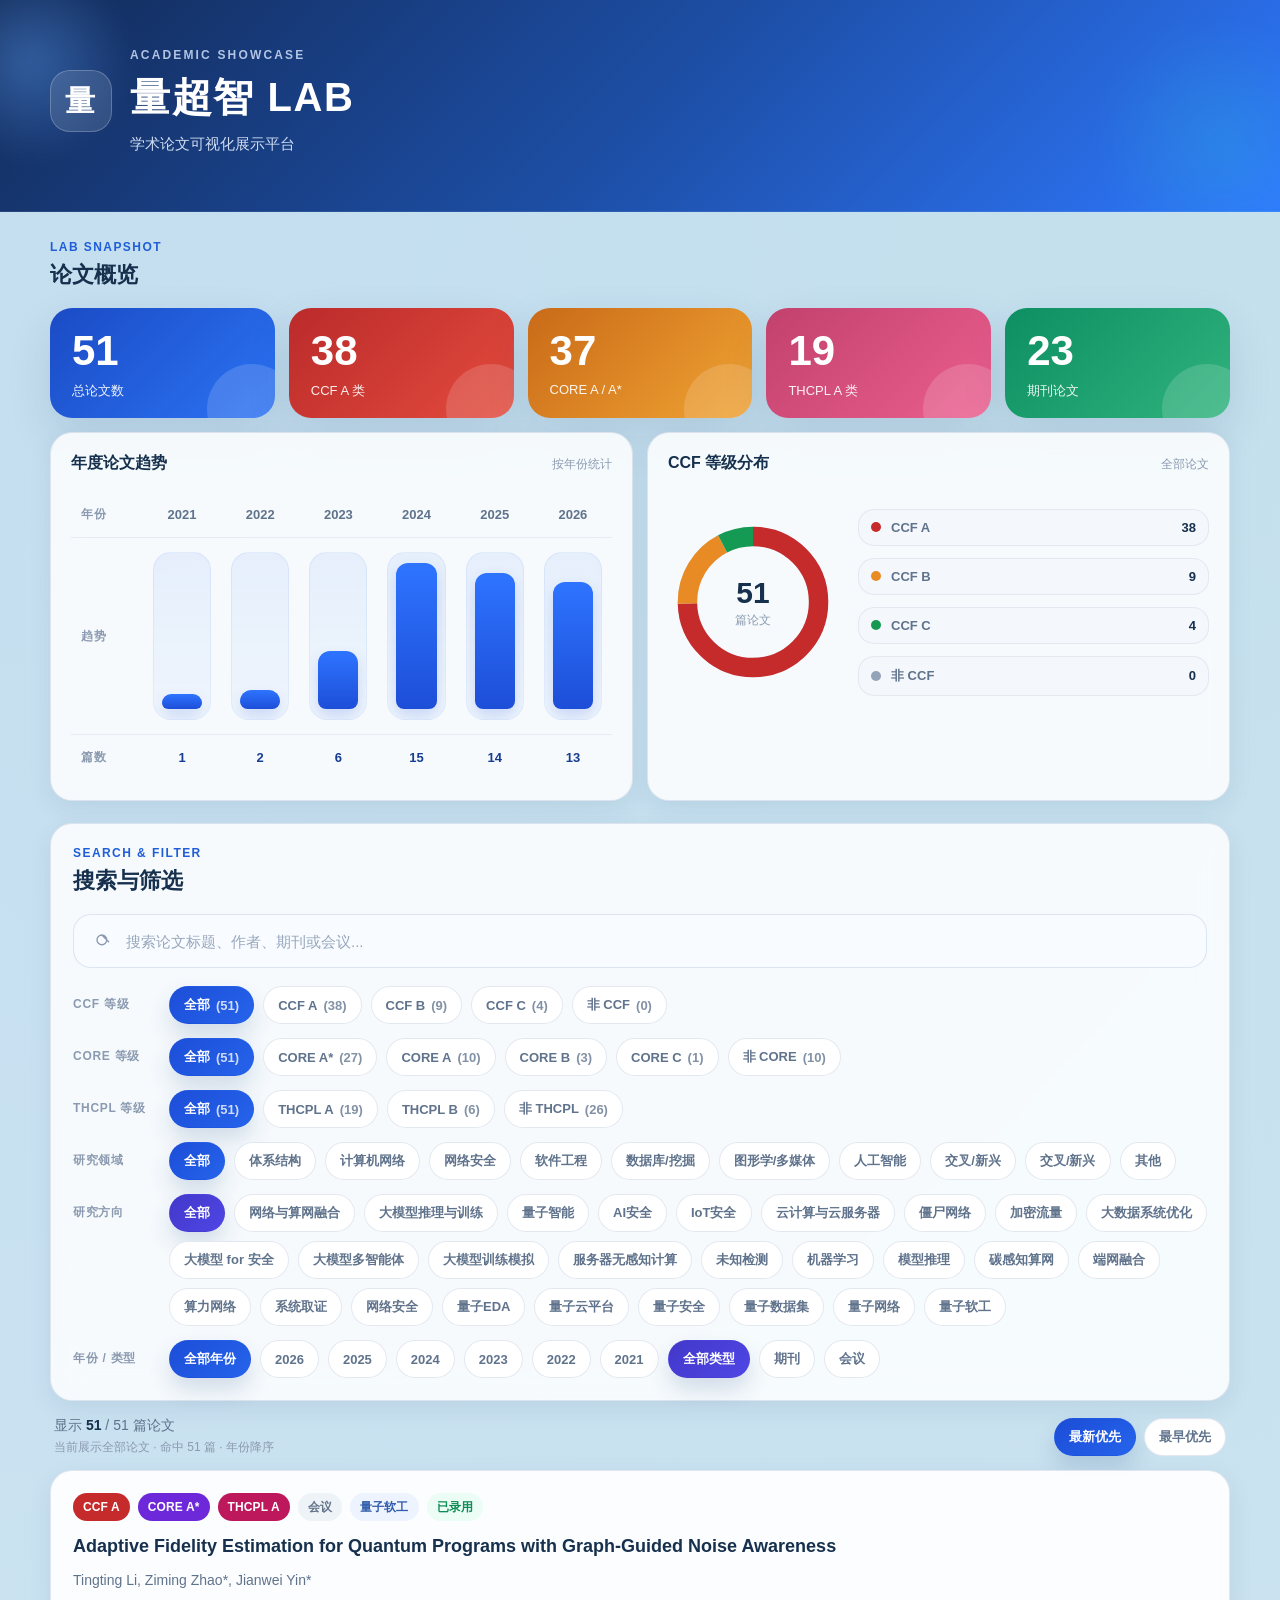
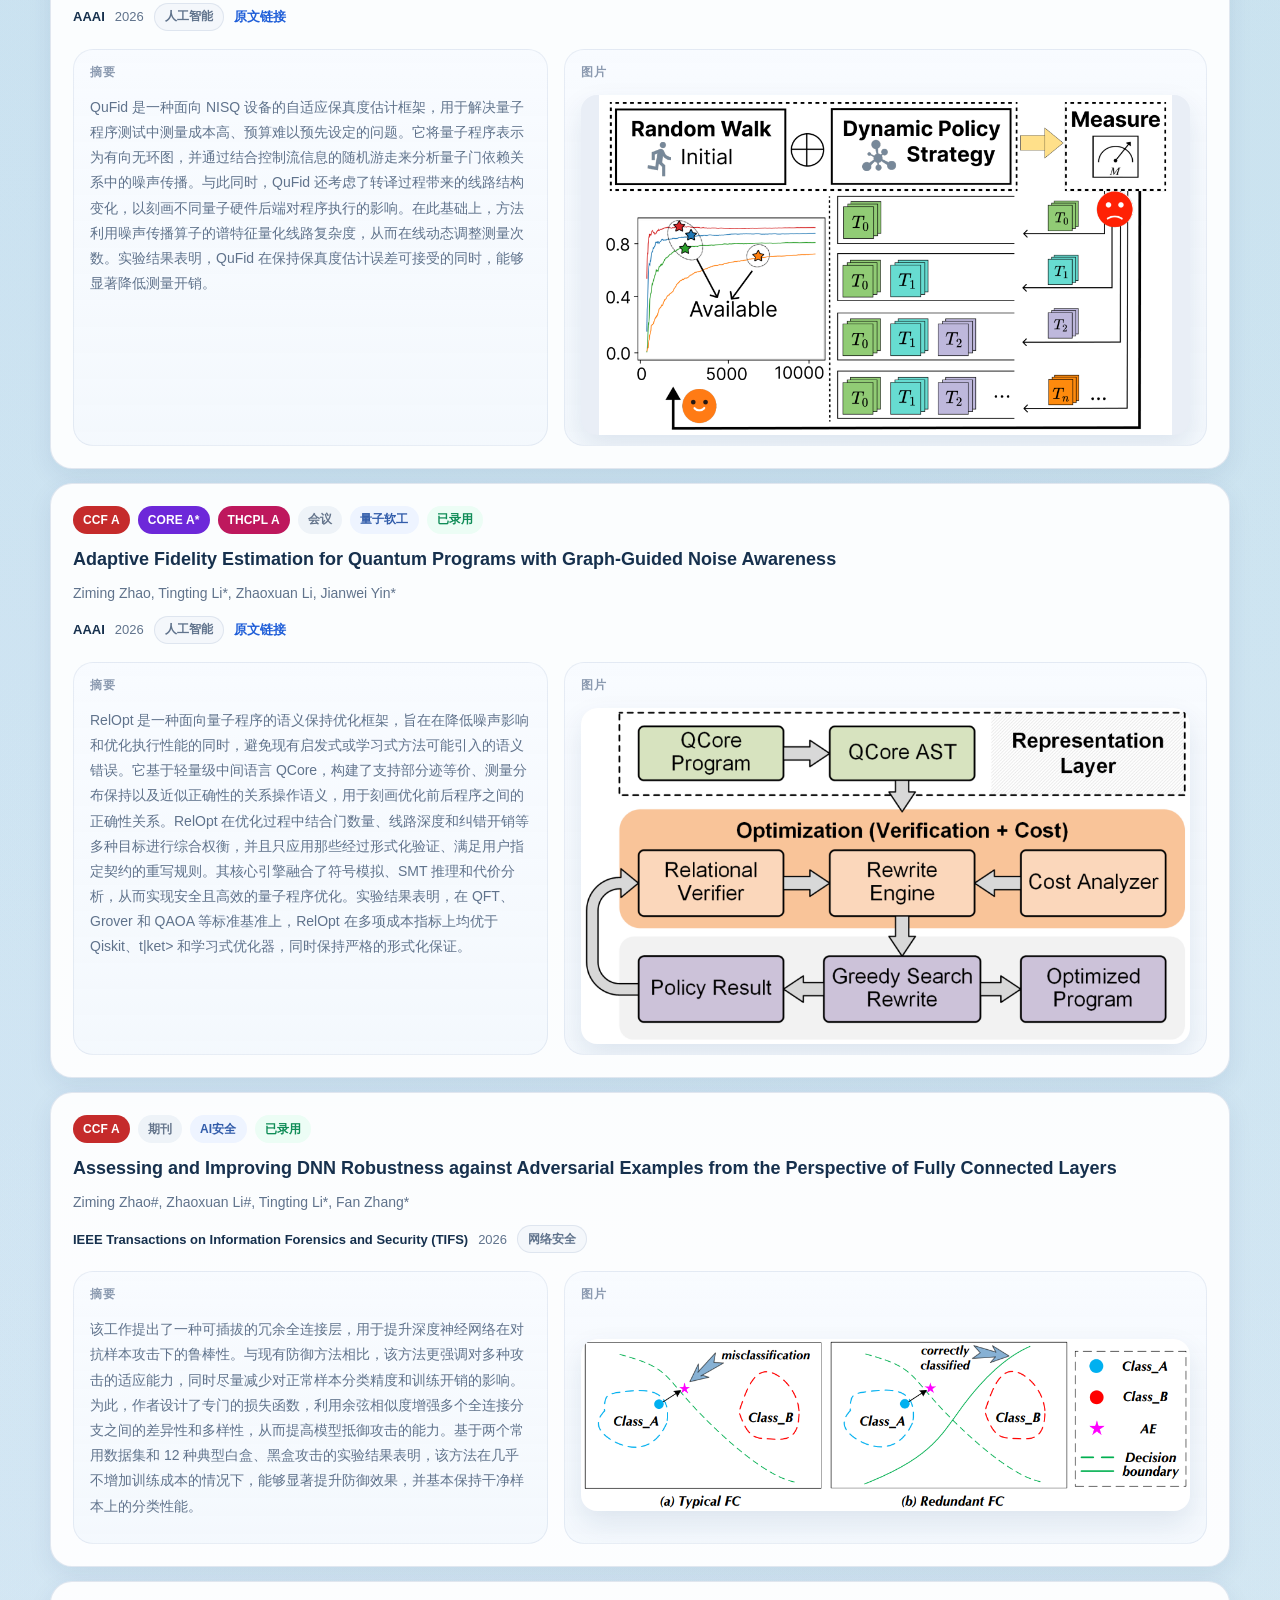
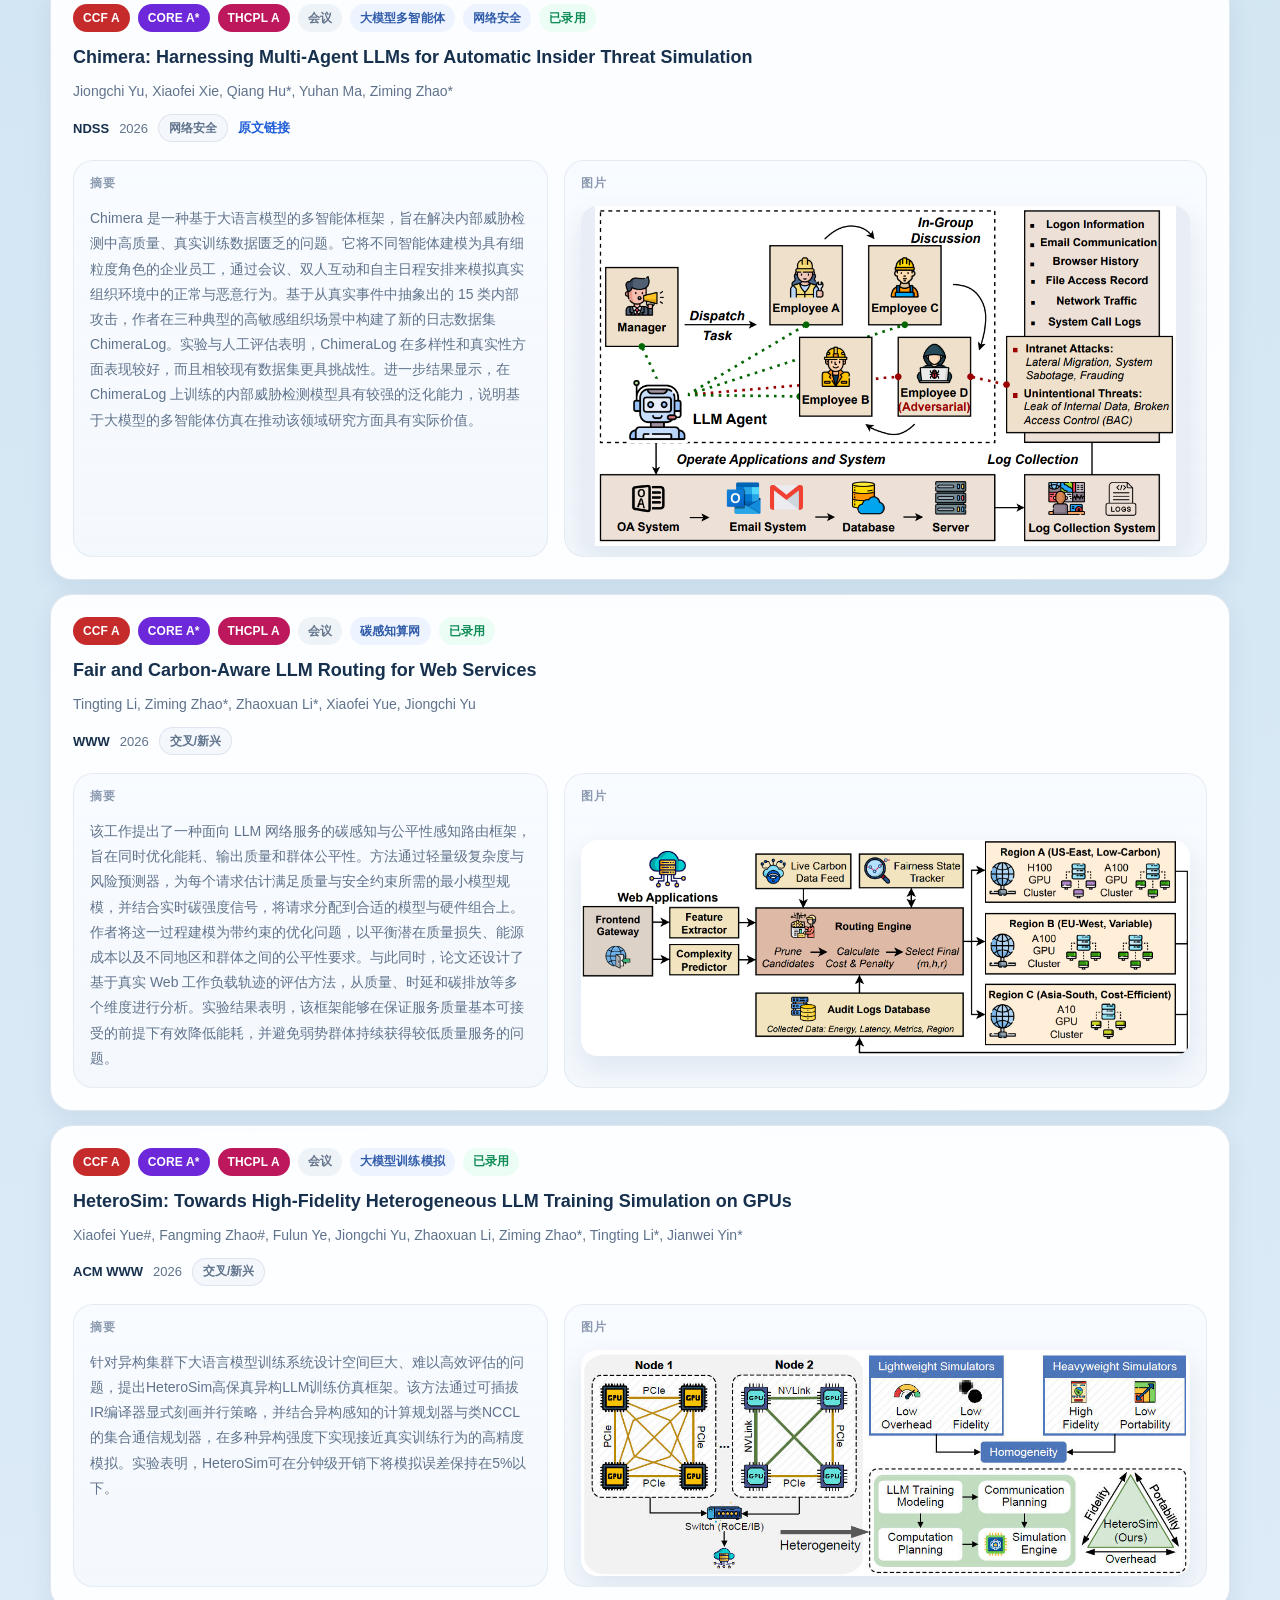
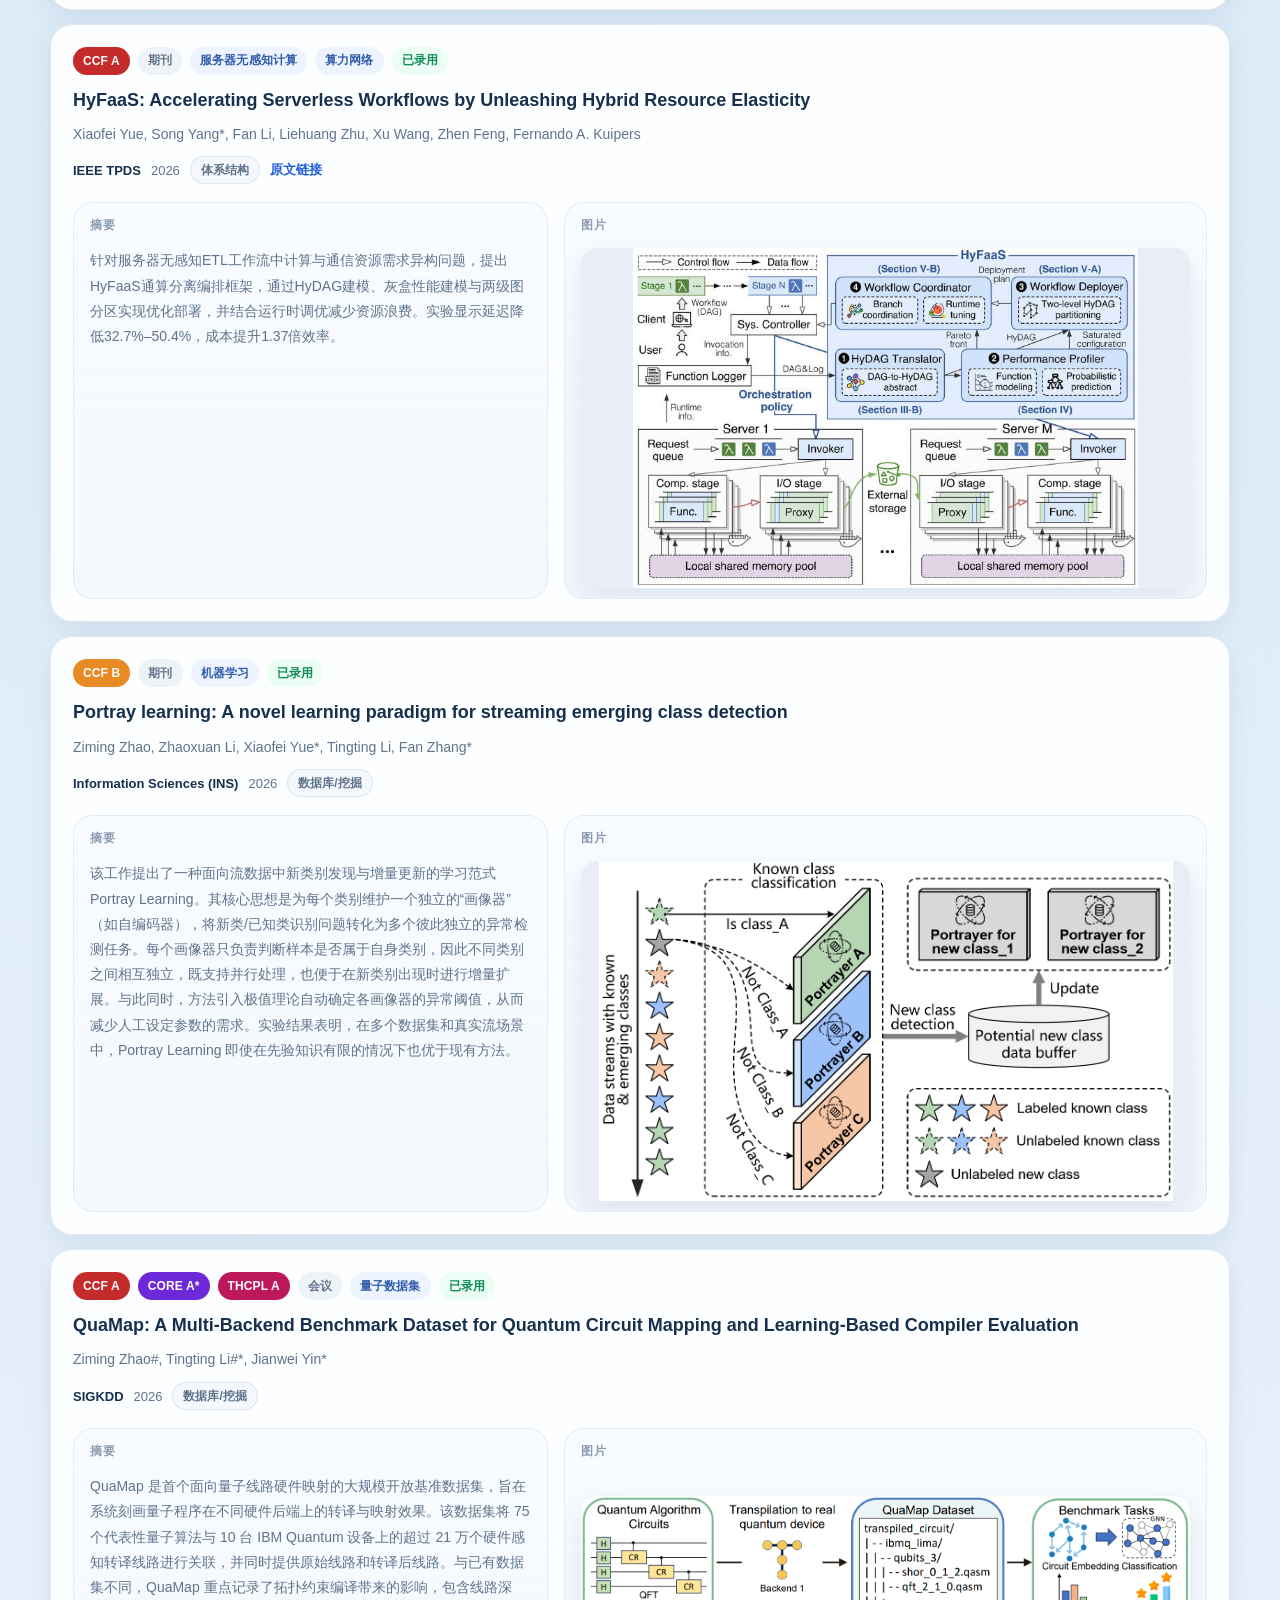
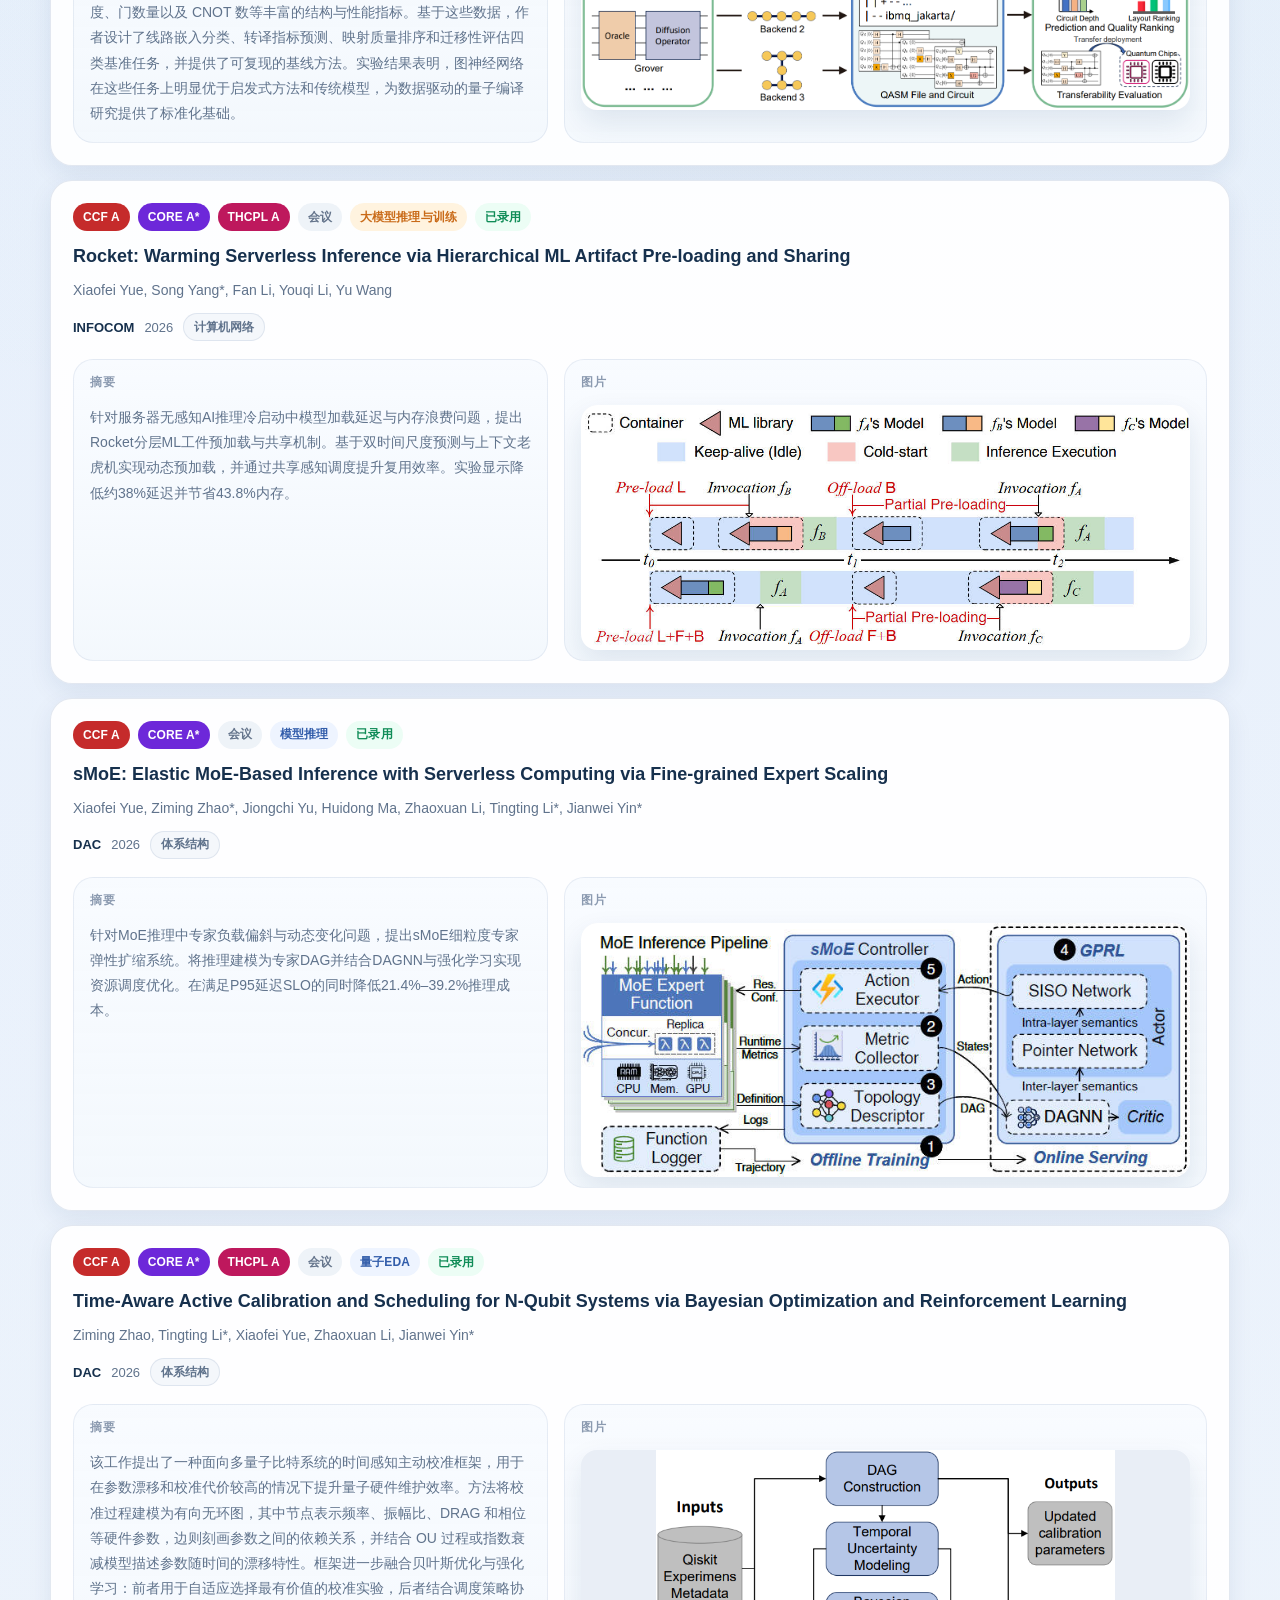
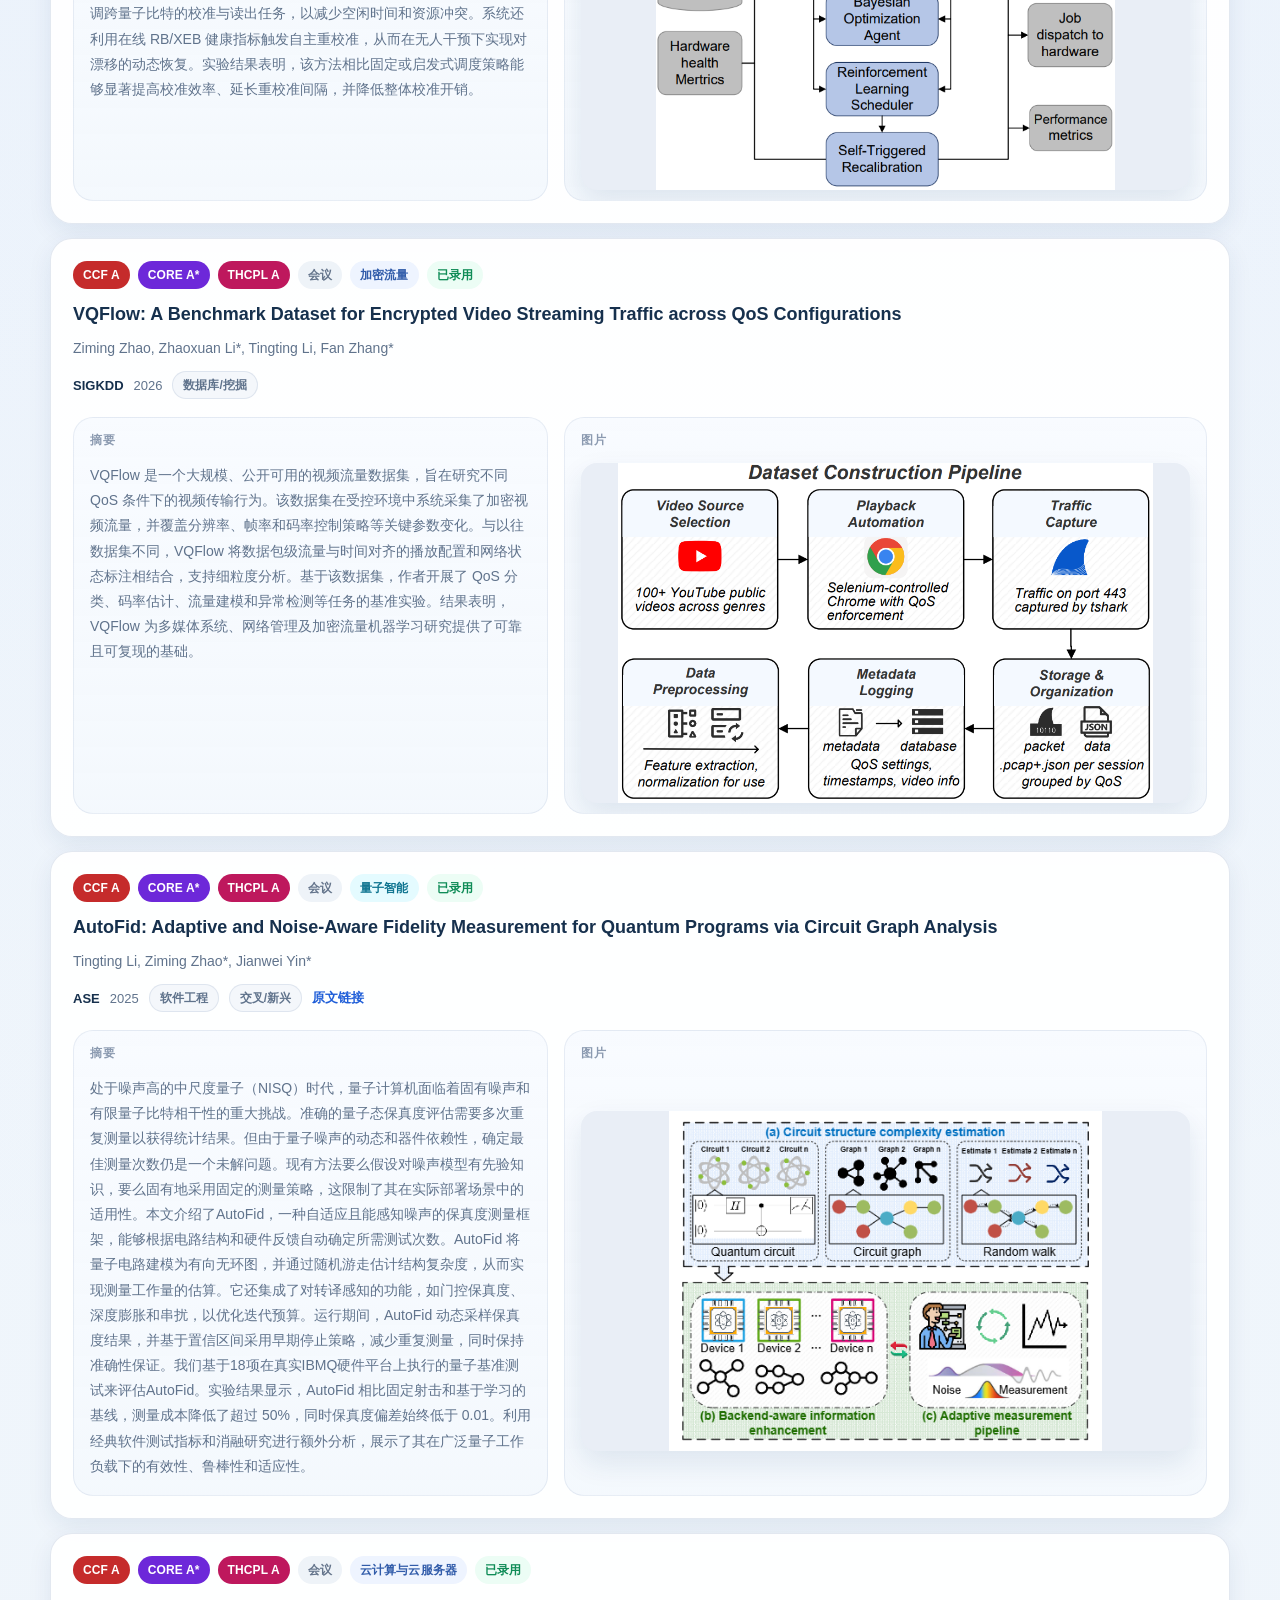
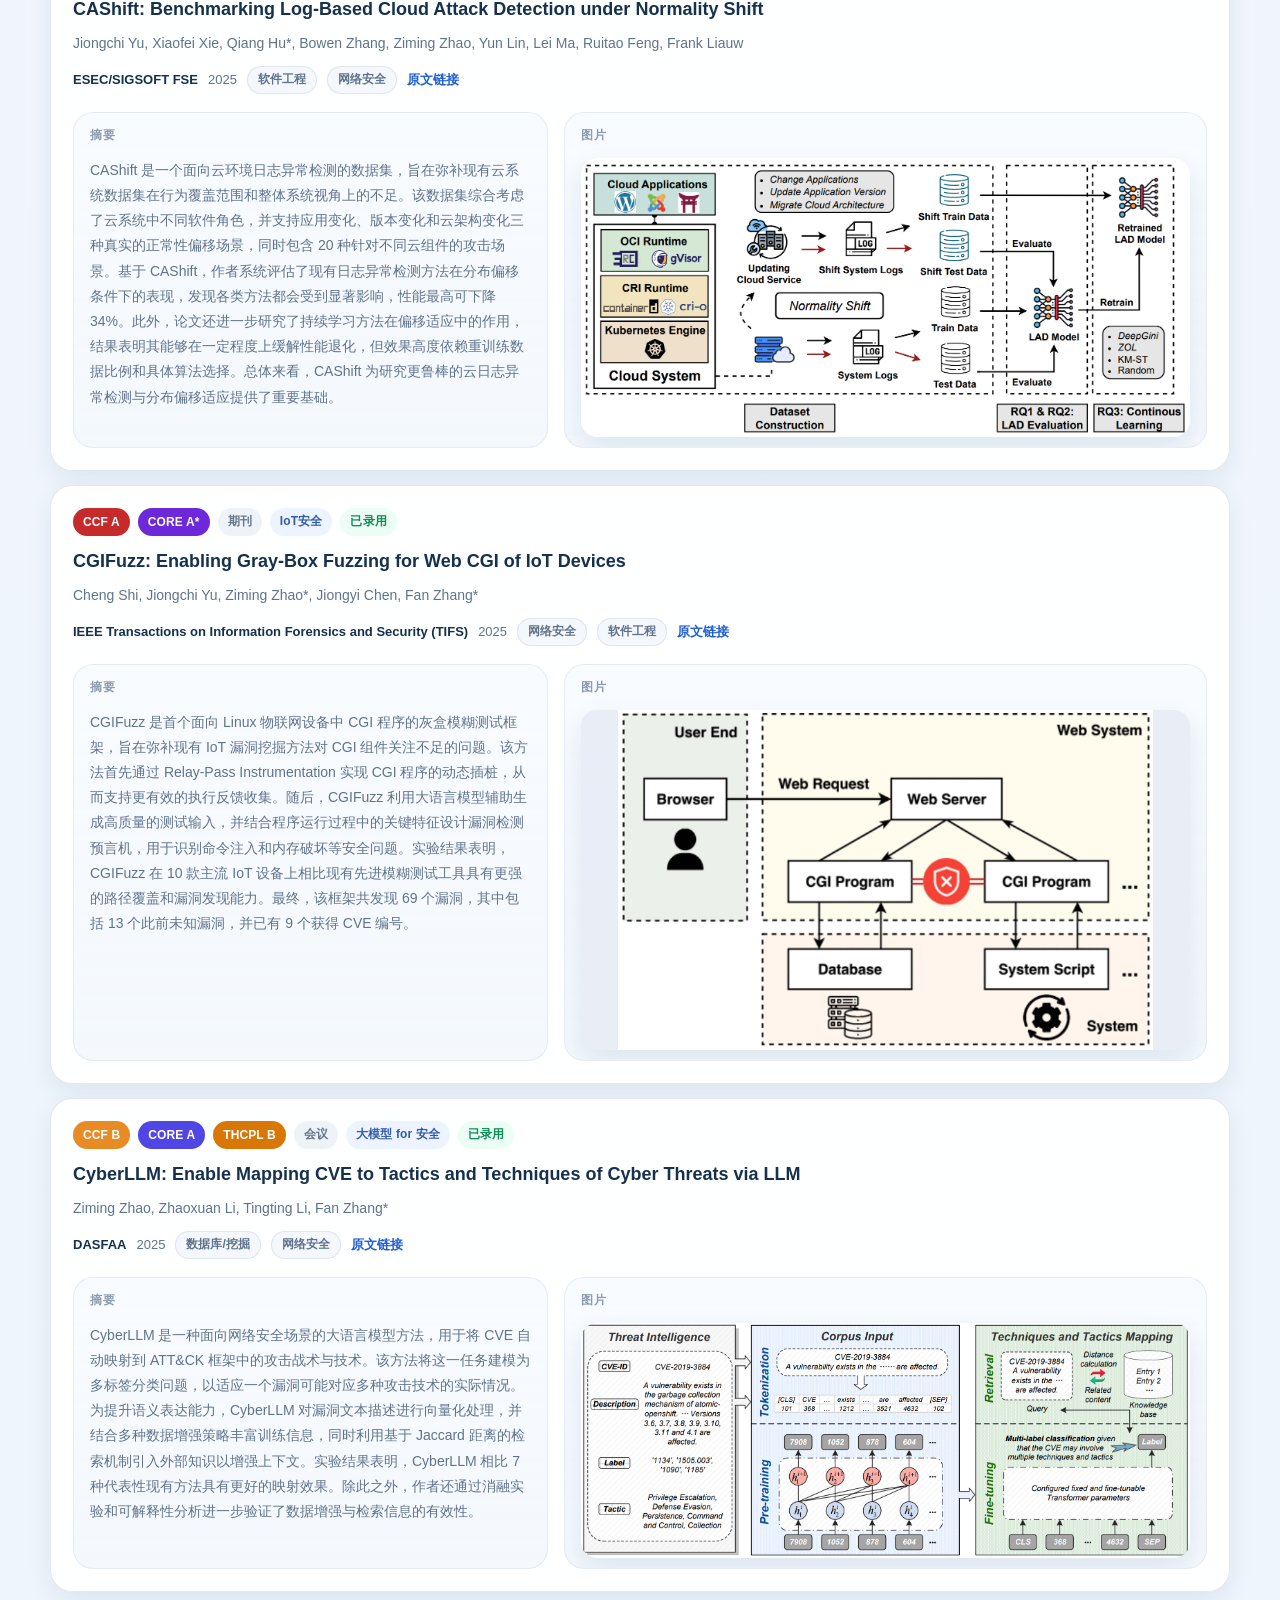
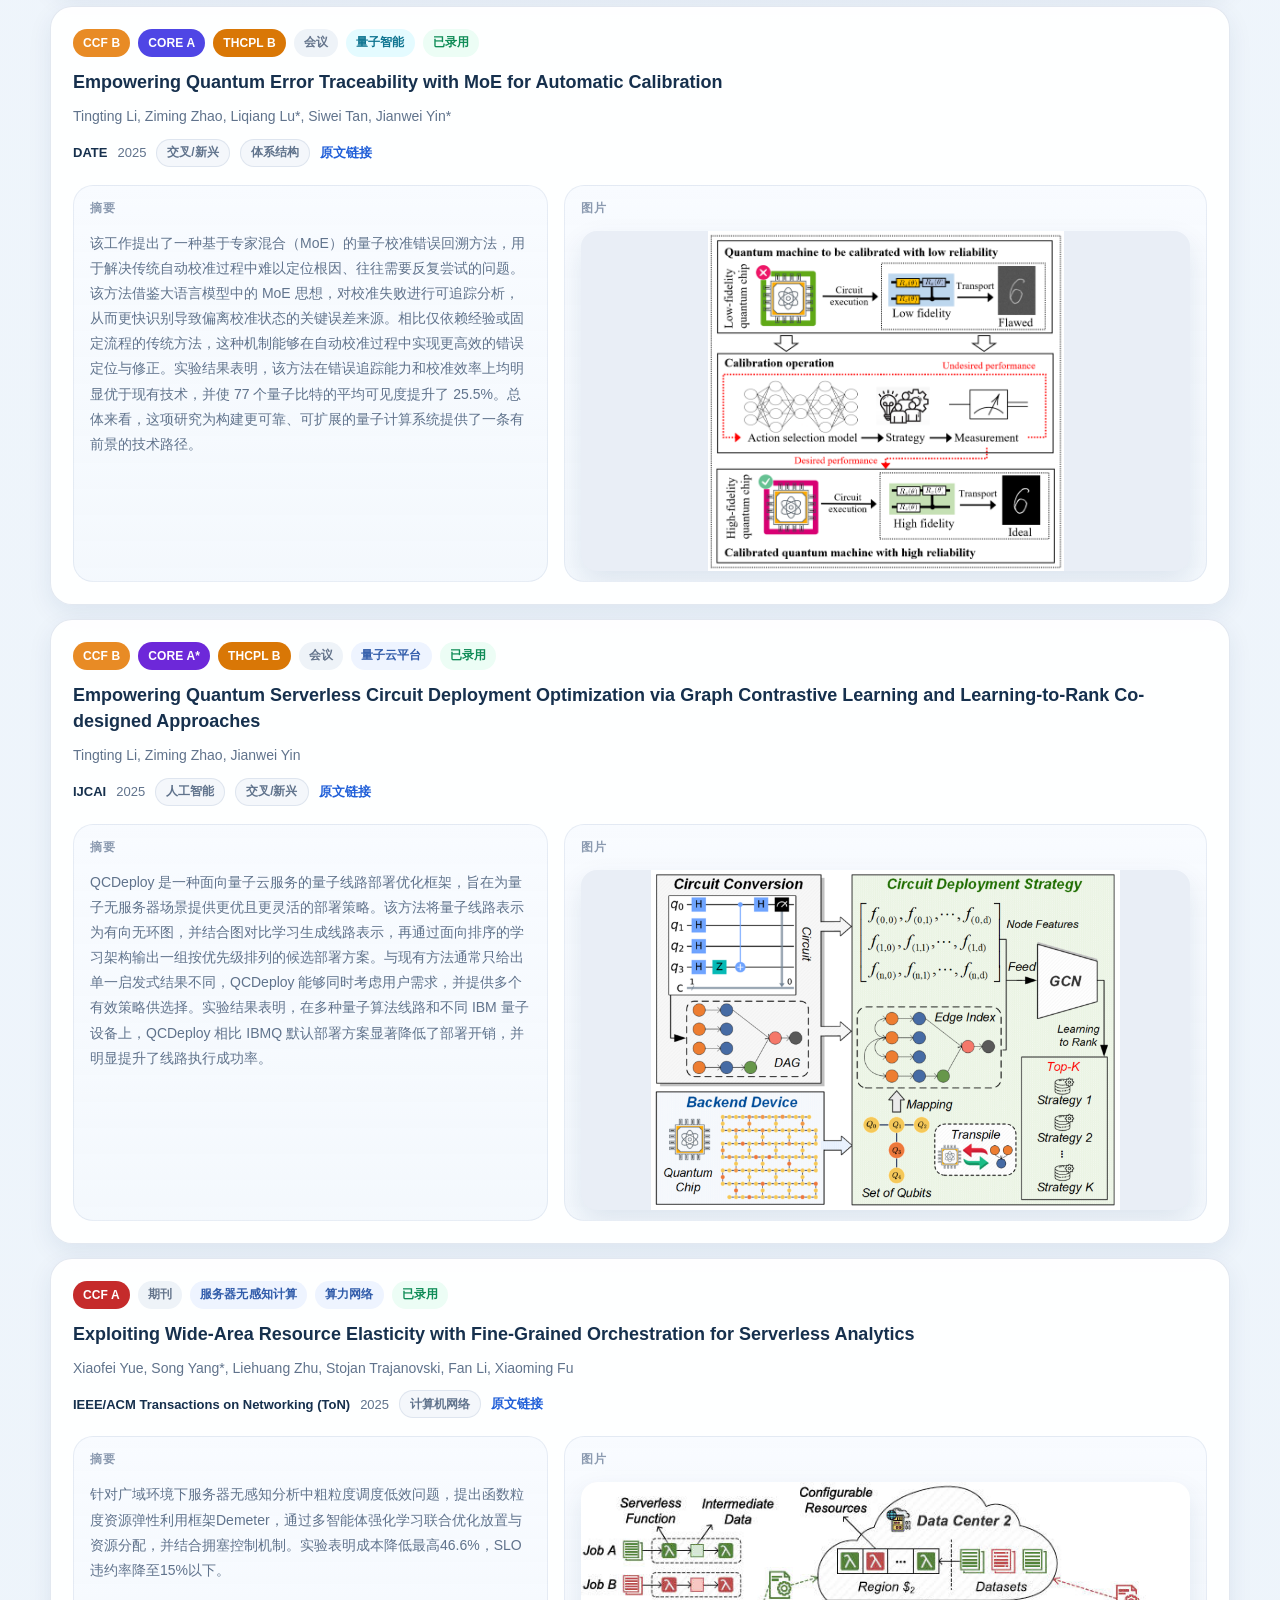
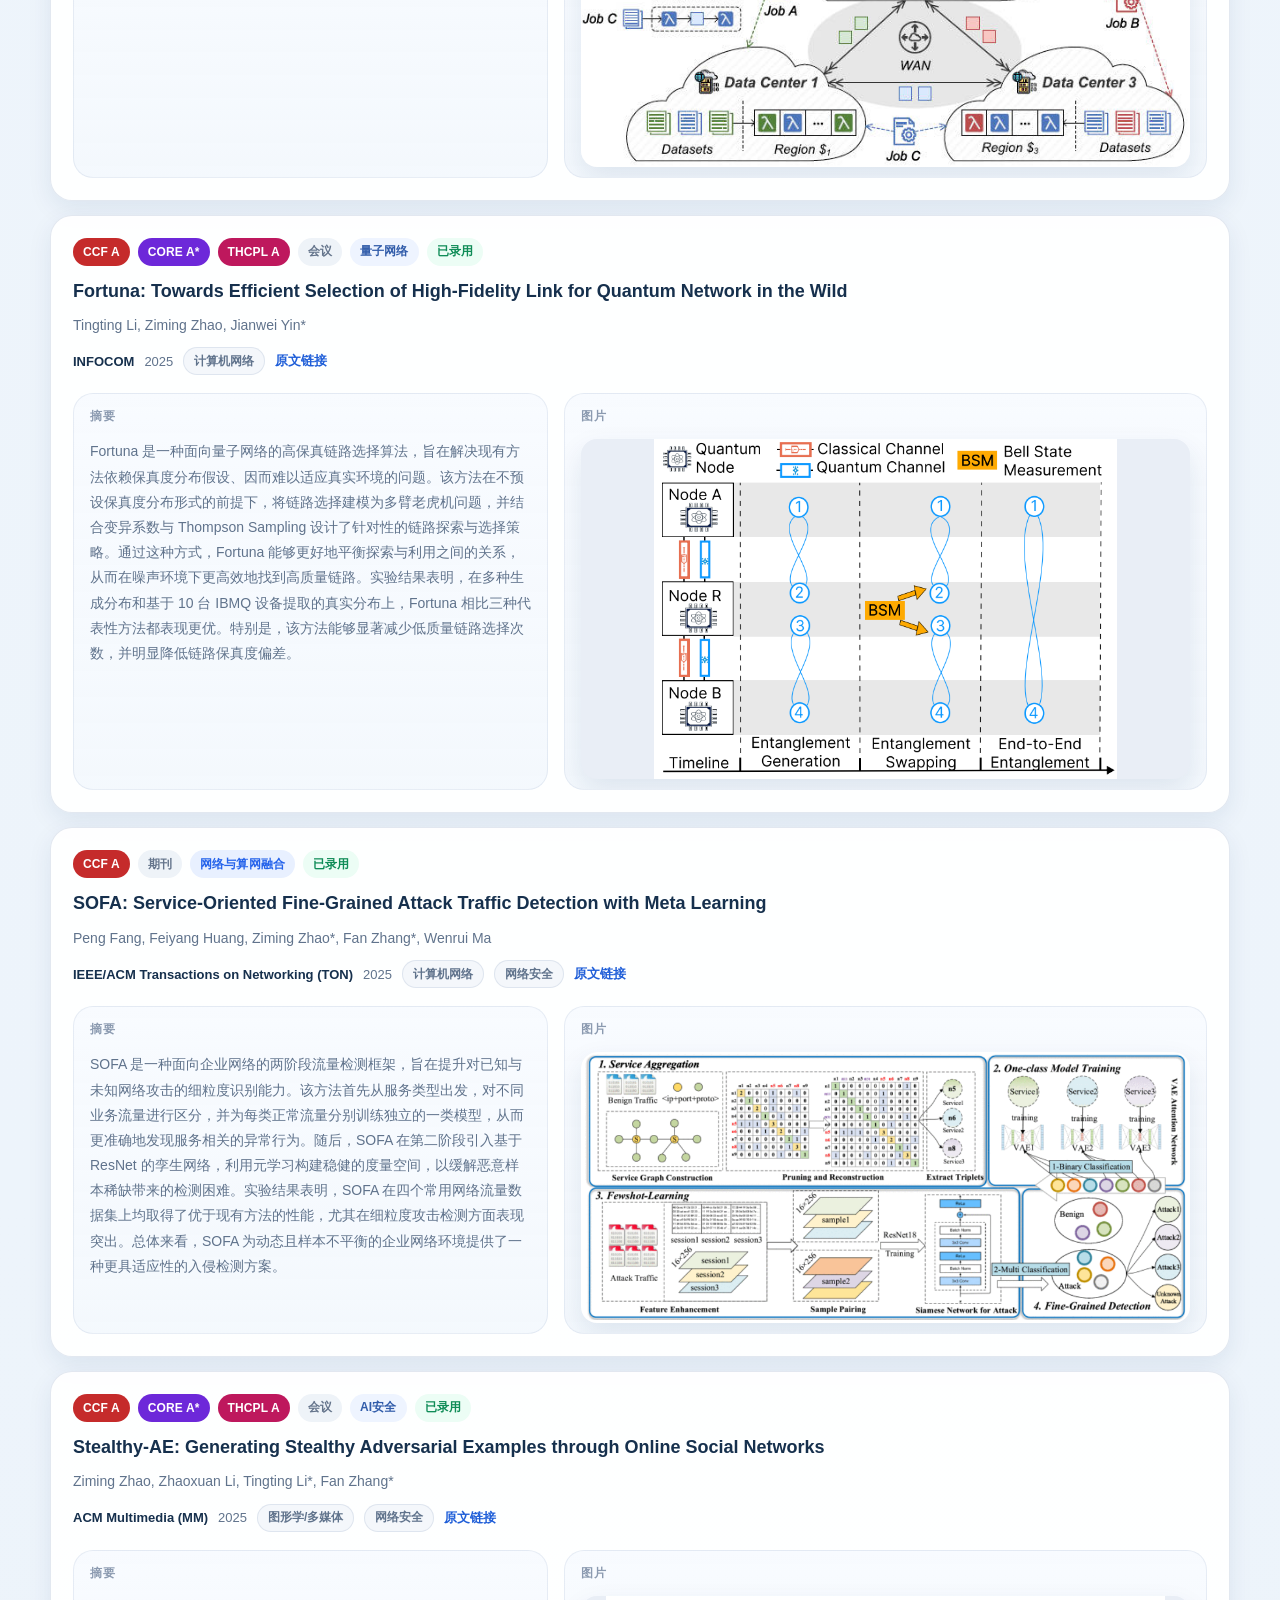
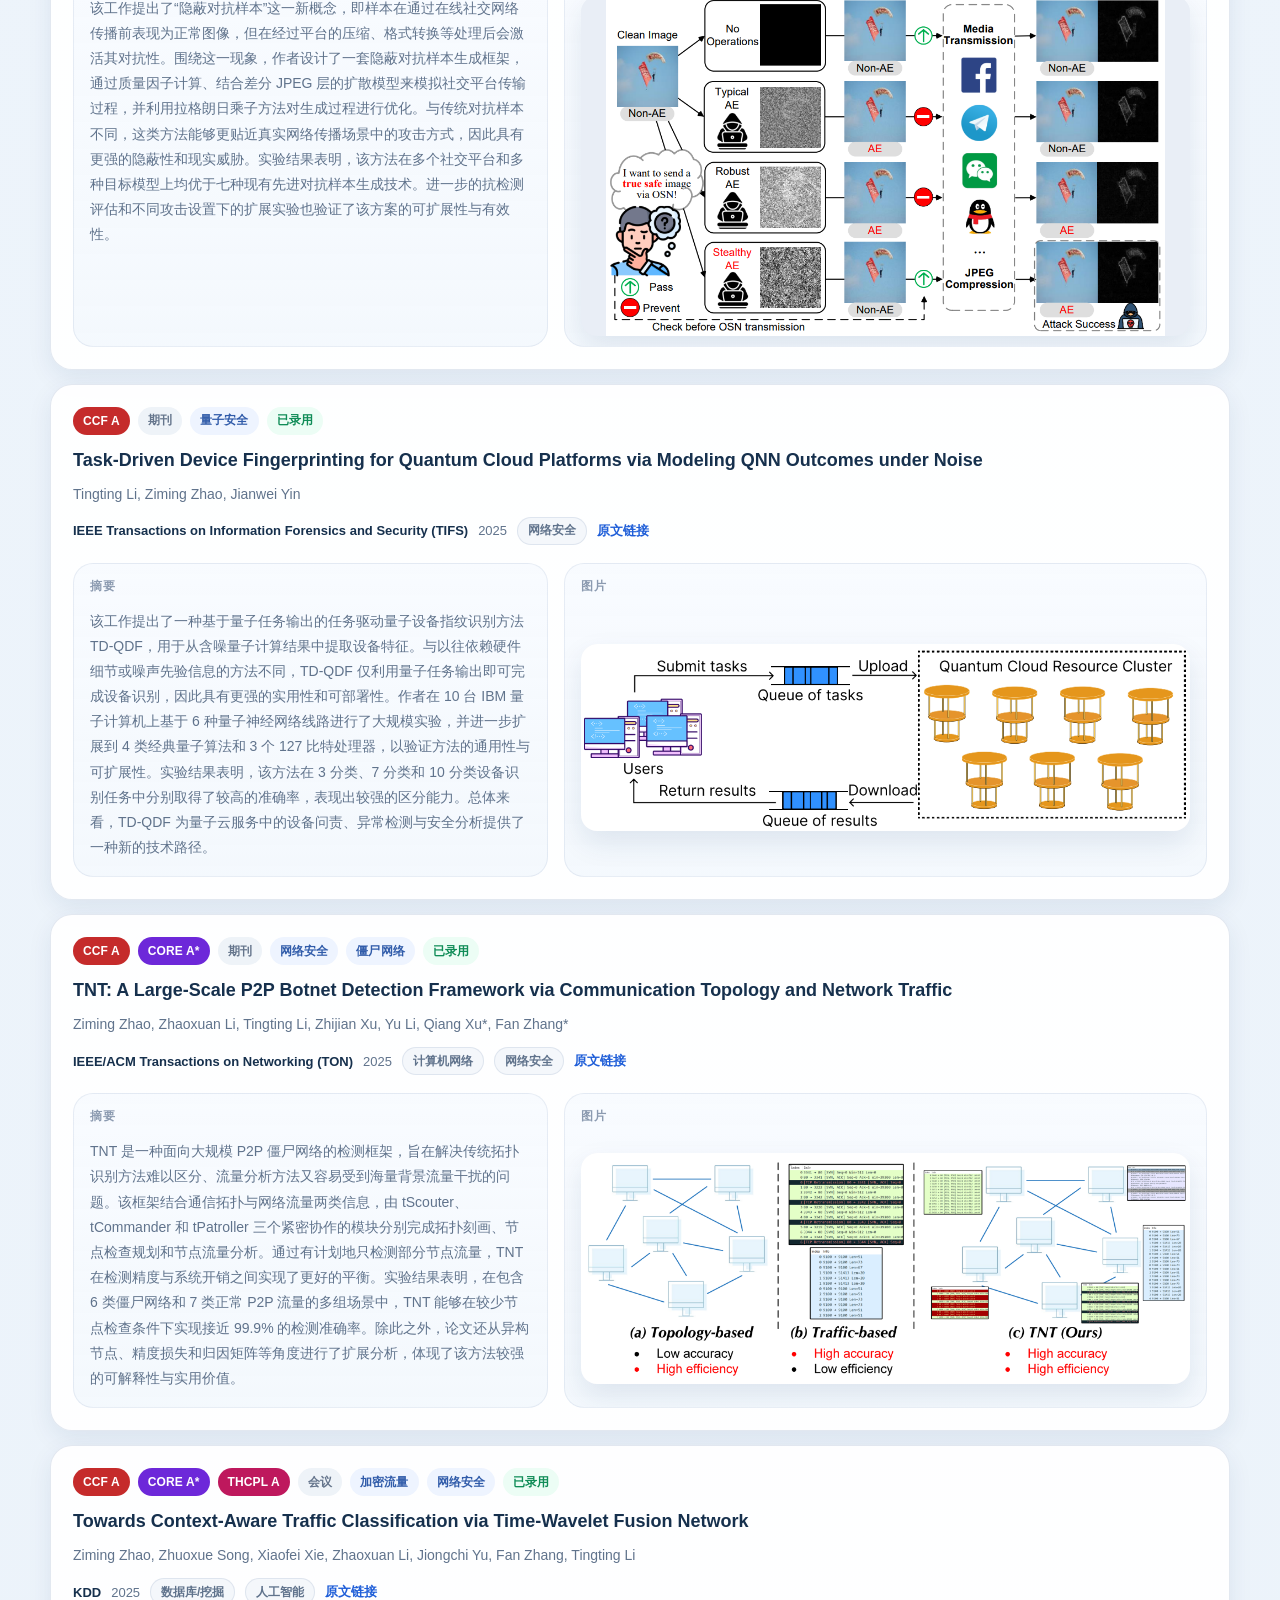
==== commit cdf624f8: "add gen_paper_json page" ====
--- a/index.html
+++ b/index.html
@@ -103,7 +103,8 @@
       </main>
 
       <footer class="site-footer">
-        量超智 LAB · 学术论文展示 · 数据来源：课题组内部整理
+        <p class="site-footer__text">量超智 LAB · 学术论文展示 · 数据来源：课题组内部整理</p>
+        <a class="site-footer__button" href="./gen_paper_json.html">打开论文 JSON 生成器</a>
       </footer>
     </div>
 
--- a/styles.css
+++ b/styles.css
@@ -967,6 +967,39 @@
   text-align: center;
 }
 
+.site-footer__text {
+  margin: 0;
+}
+
+.site-footer__button {
+  display: inline-flex;
+  align-items: center;
+  justify-content: center;
+  min-height: 40px;
+  margin-top: 14px;
+  padding: 0 16px;
+  border: 1px solid rgba(31, 71, 132, 0.12);
+  border-radius: var(--radius-sm);
+  background: #ffffff;
+  color: var(--primary);
+  font-size: 13px;
+  font-weight: 800;
+  text-decoration: none;
+  box-shadow: 0 8px 18px rgba(18, 52, 100, 0.08);
+  transition:
+    transform 160ms ease,
+    border-color 160ms ease,
+    box-shadow 160ms ease,
+    background 160ms ease;
+}
+
+.site-footer__button:hover {
+  transform: translateY(-1px);
+  border-color: rgba(29, 78, 216, 0.24);
+  background: #f8fbff;
+  box-shadow: 0 12px 22px rgba(18, 52, 100, 0.12);
+}
+
 @media (max-width: 980px) {
   .summary-grid,
   .chart-grid {
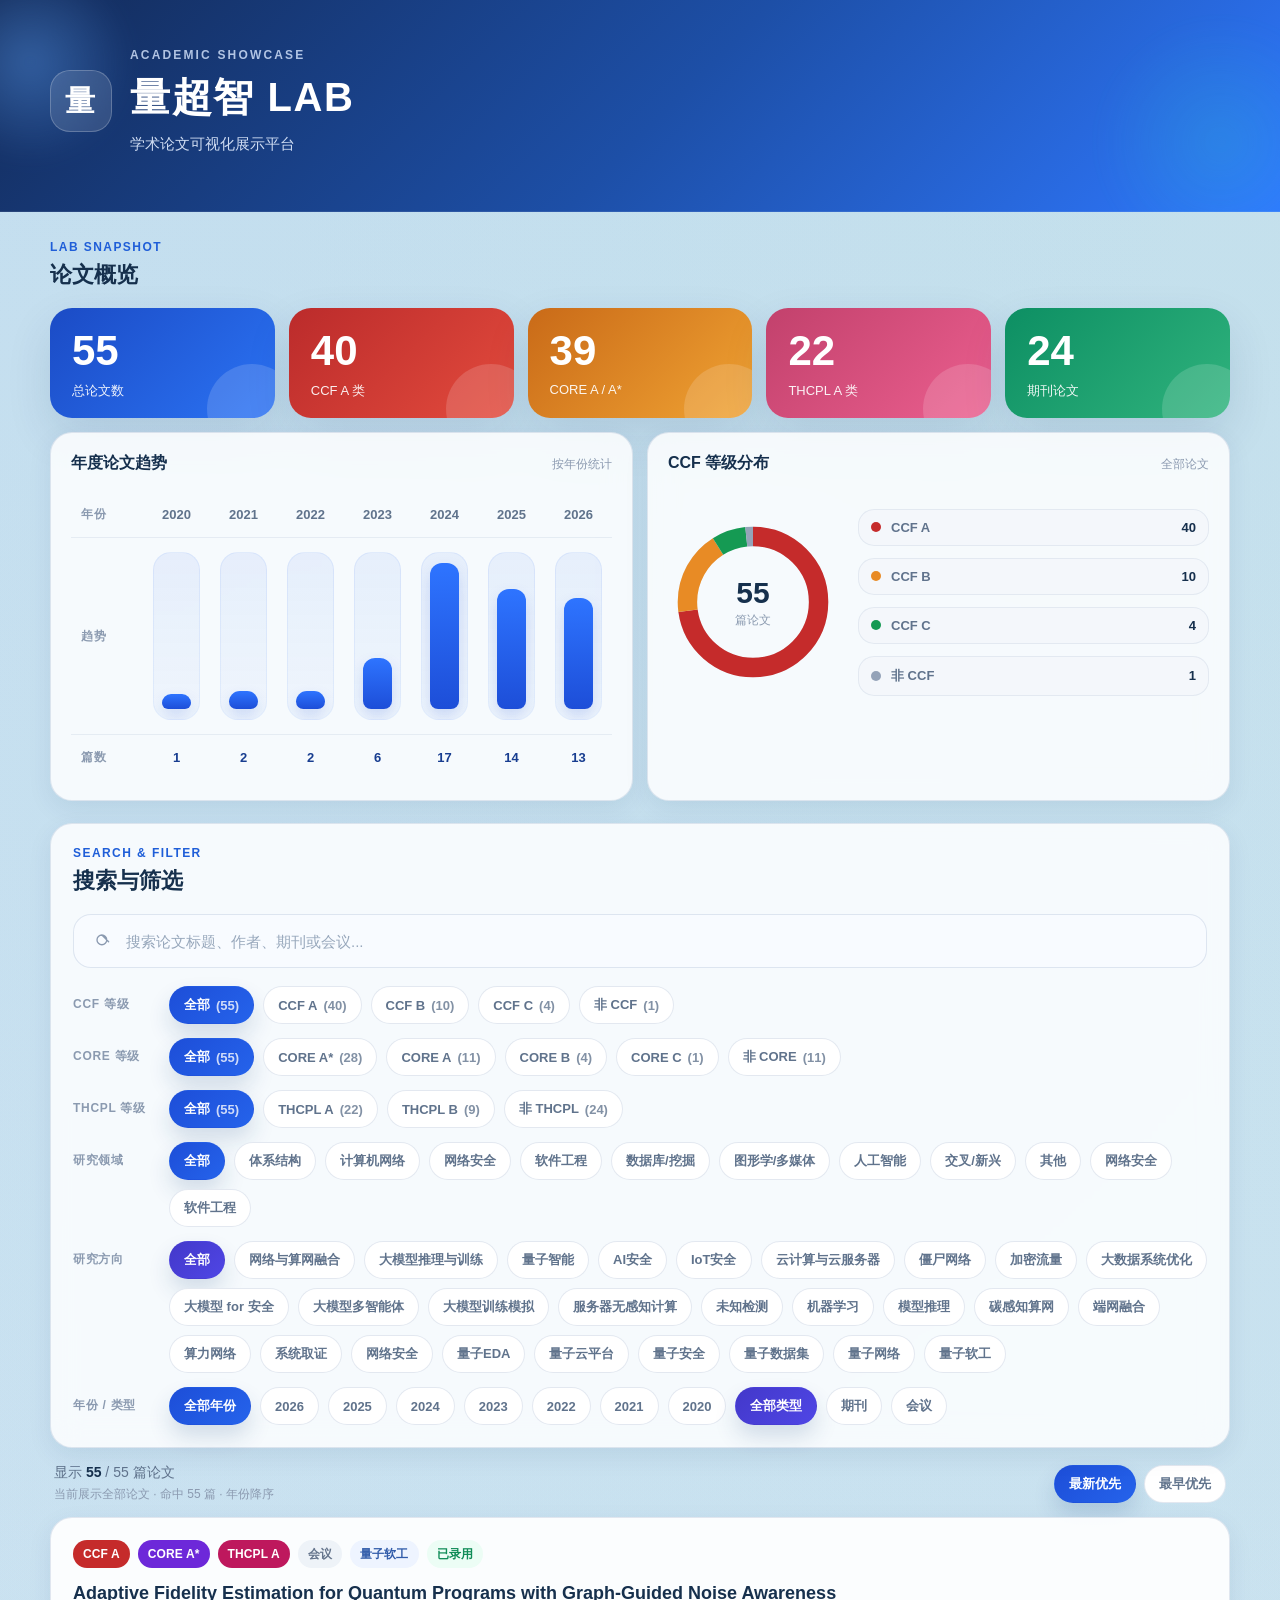
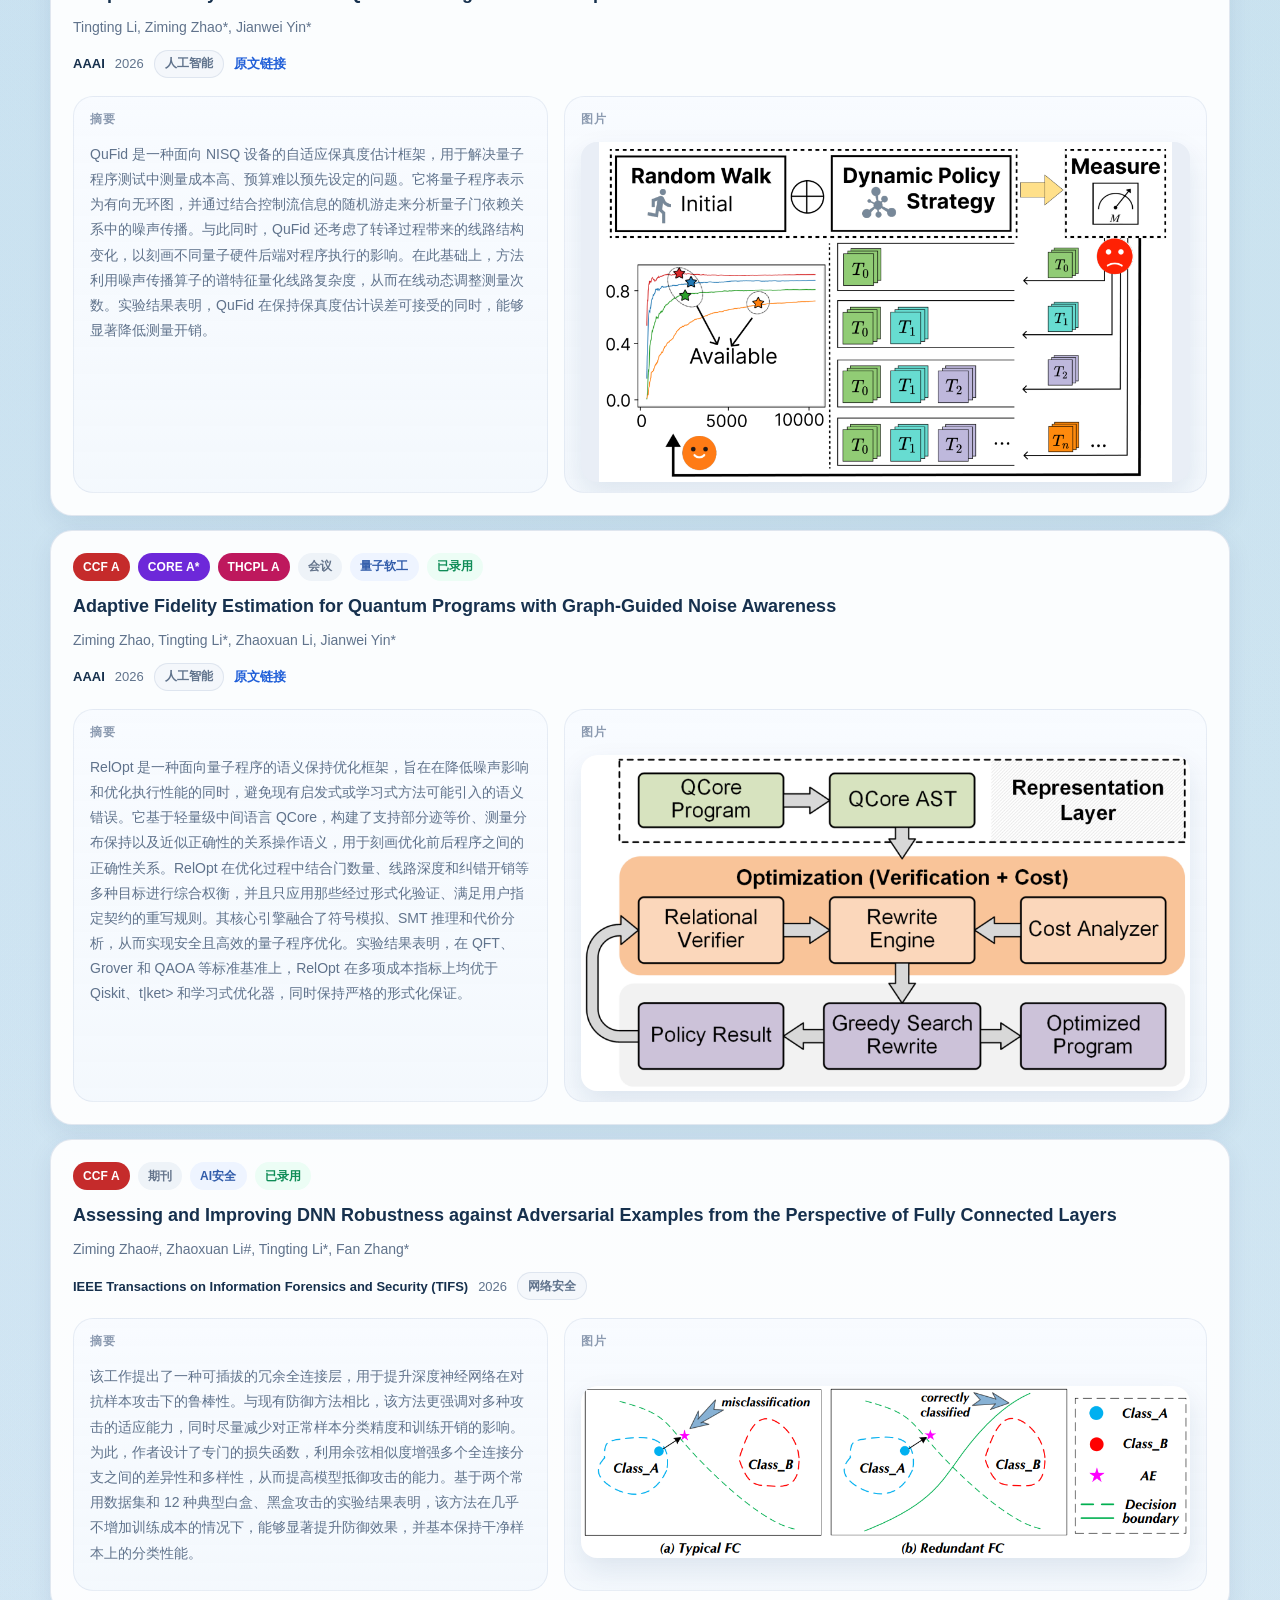
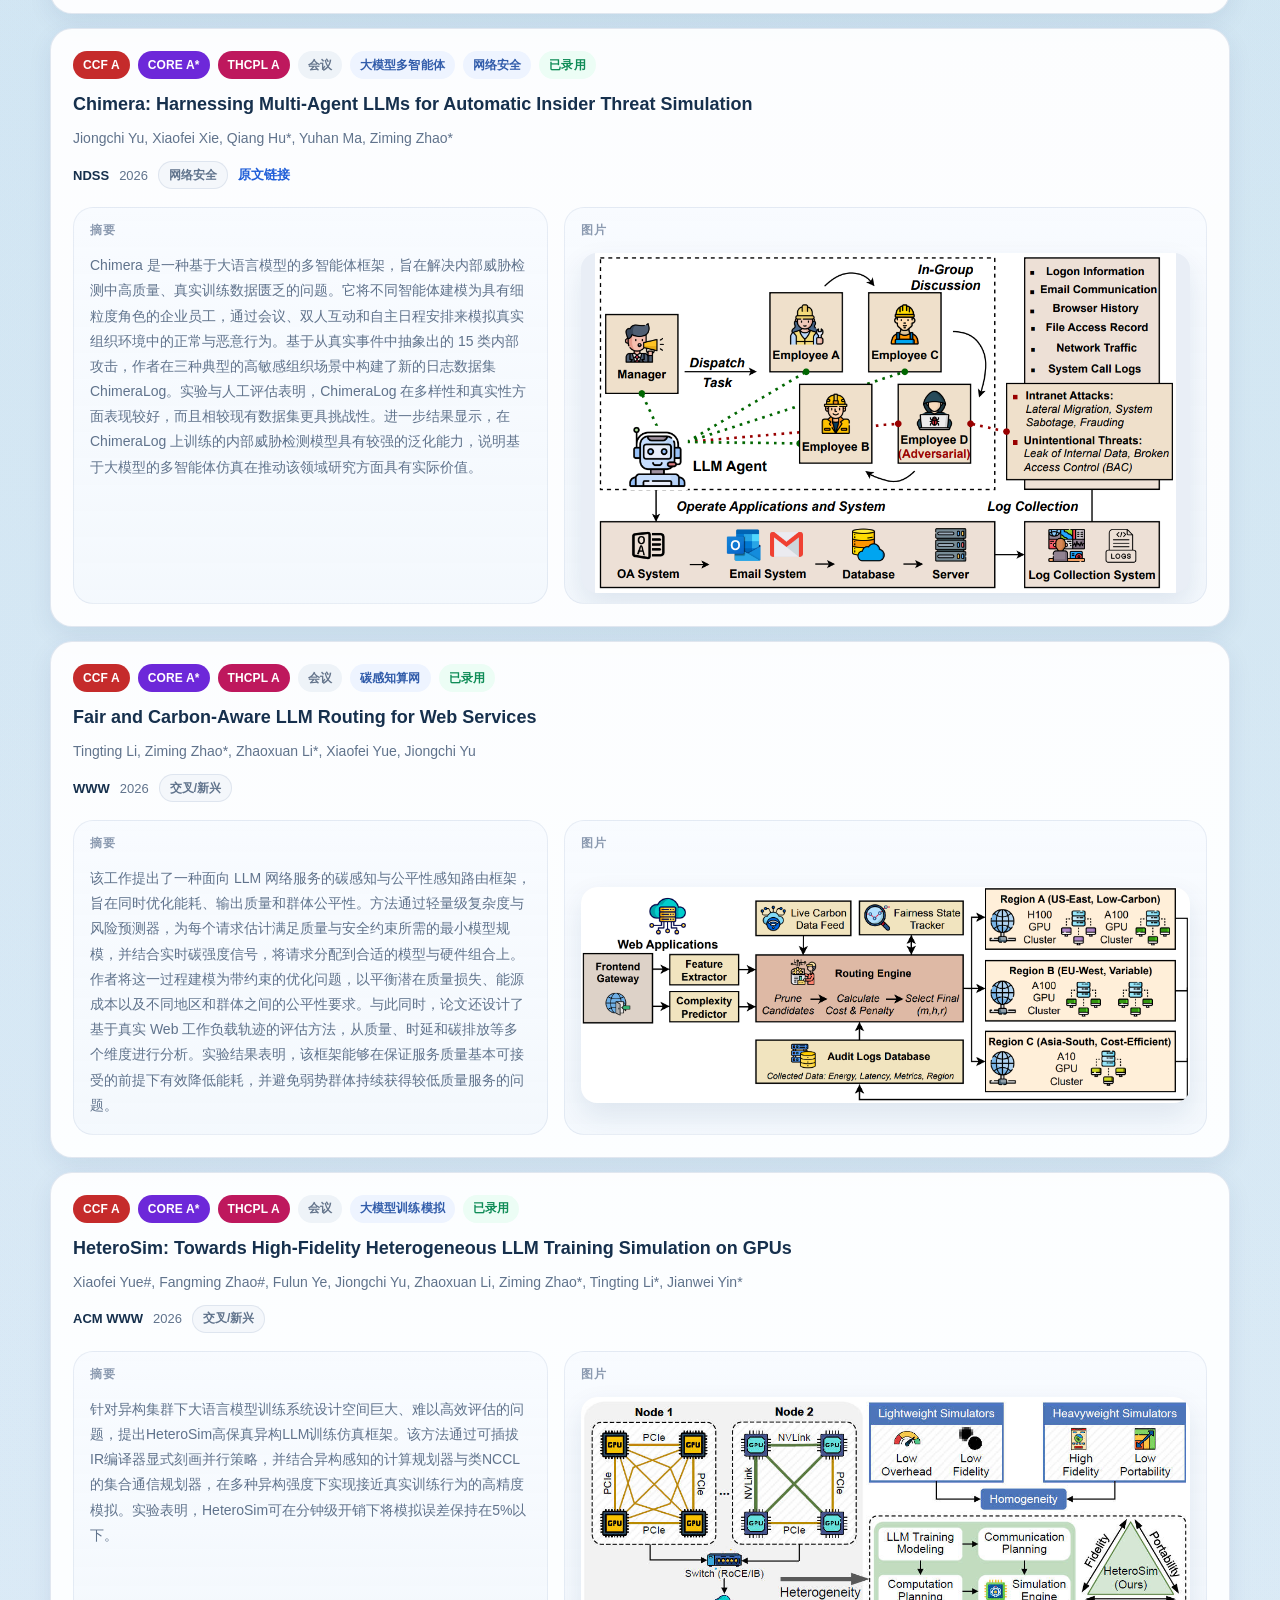
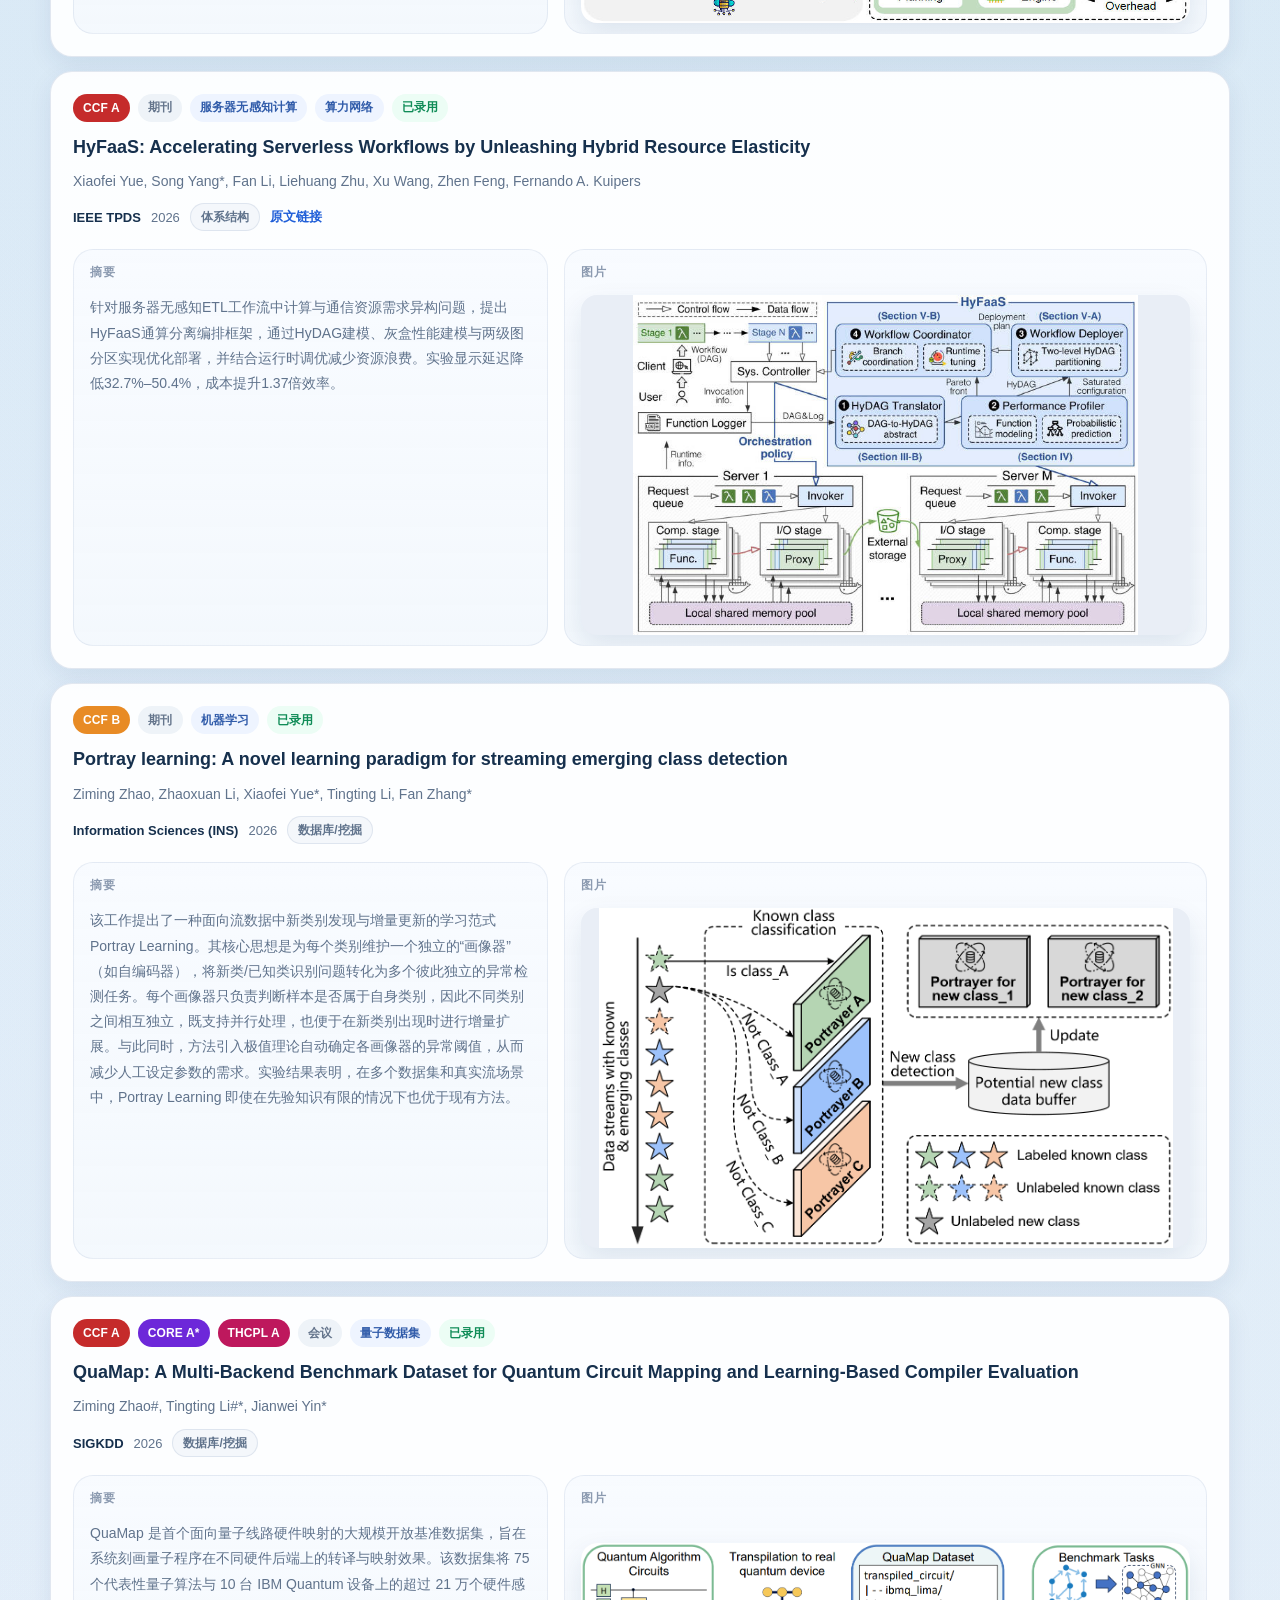
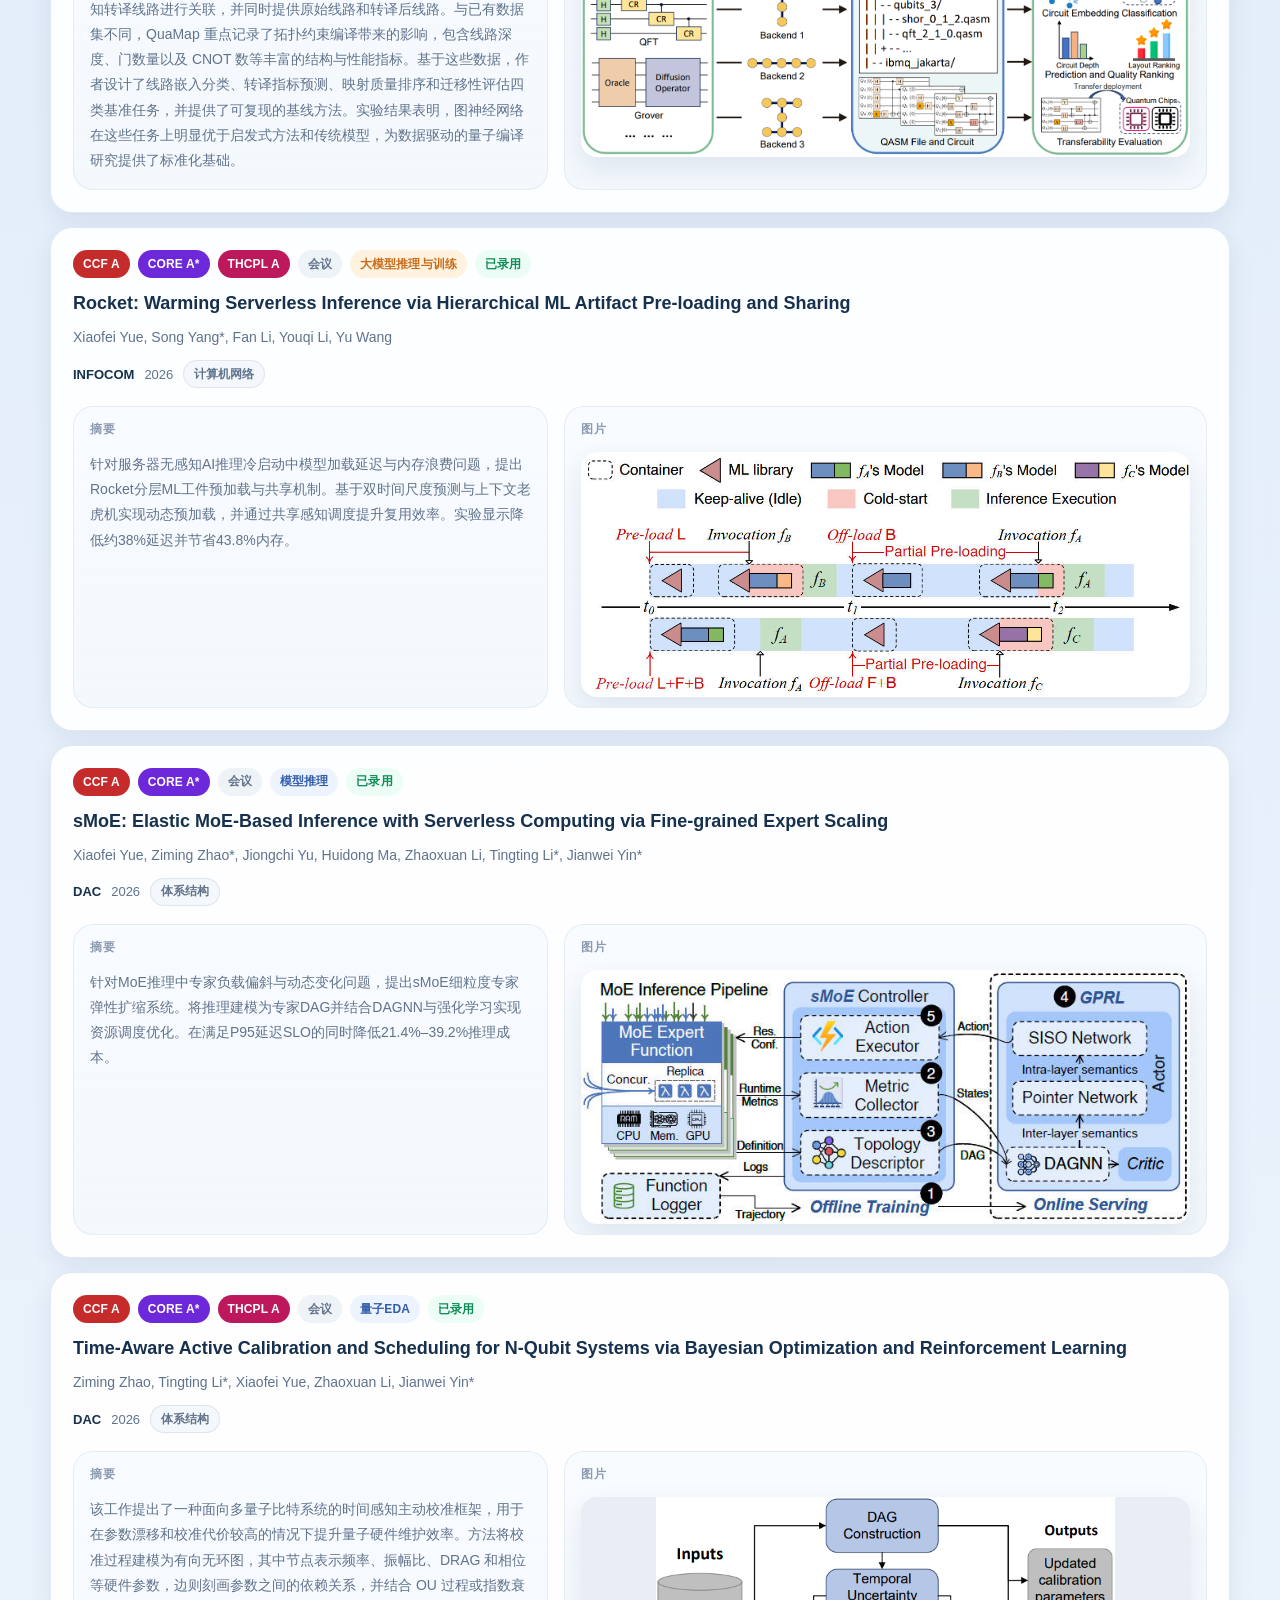
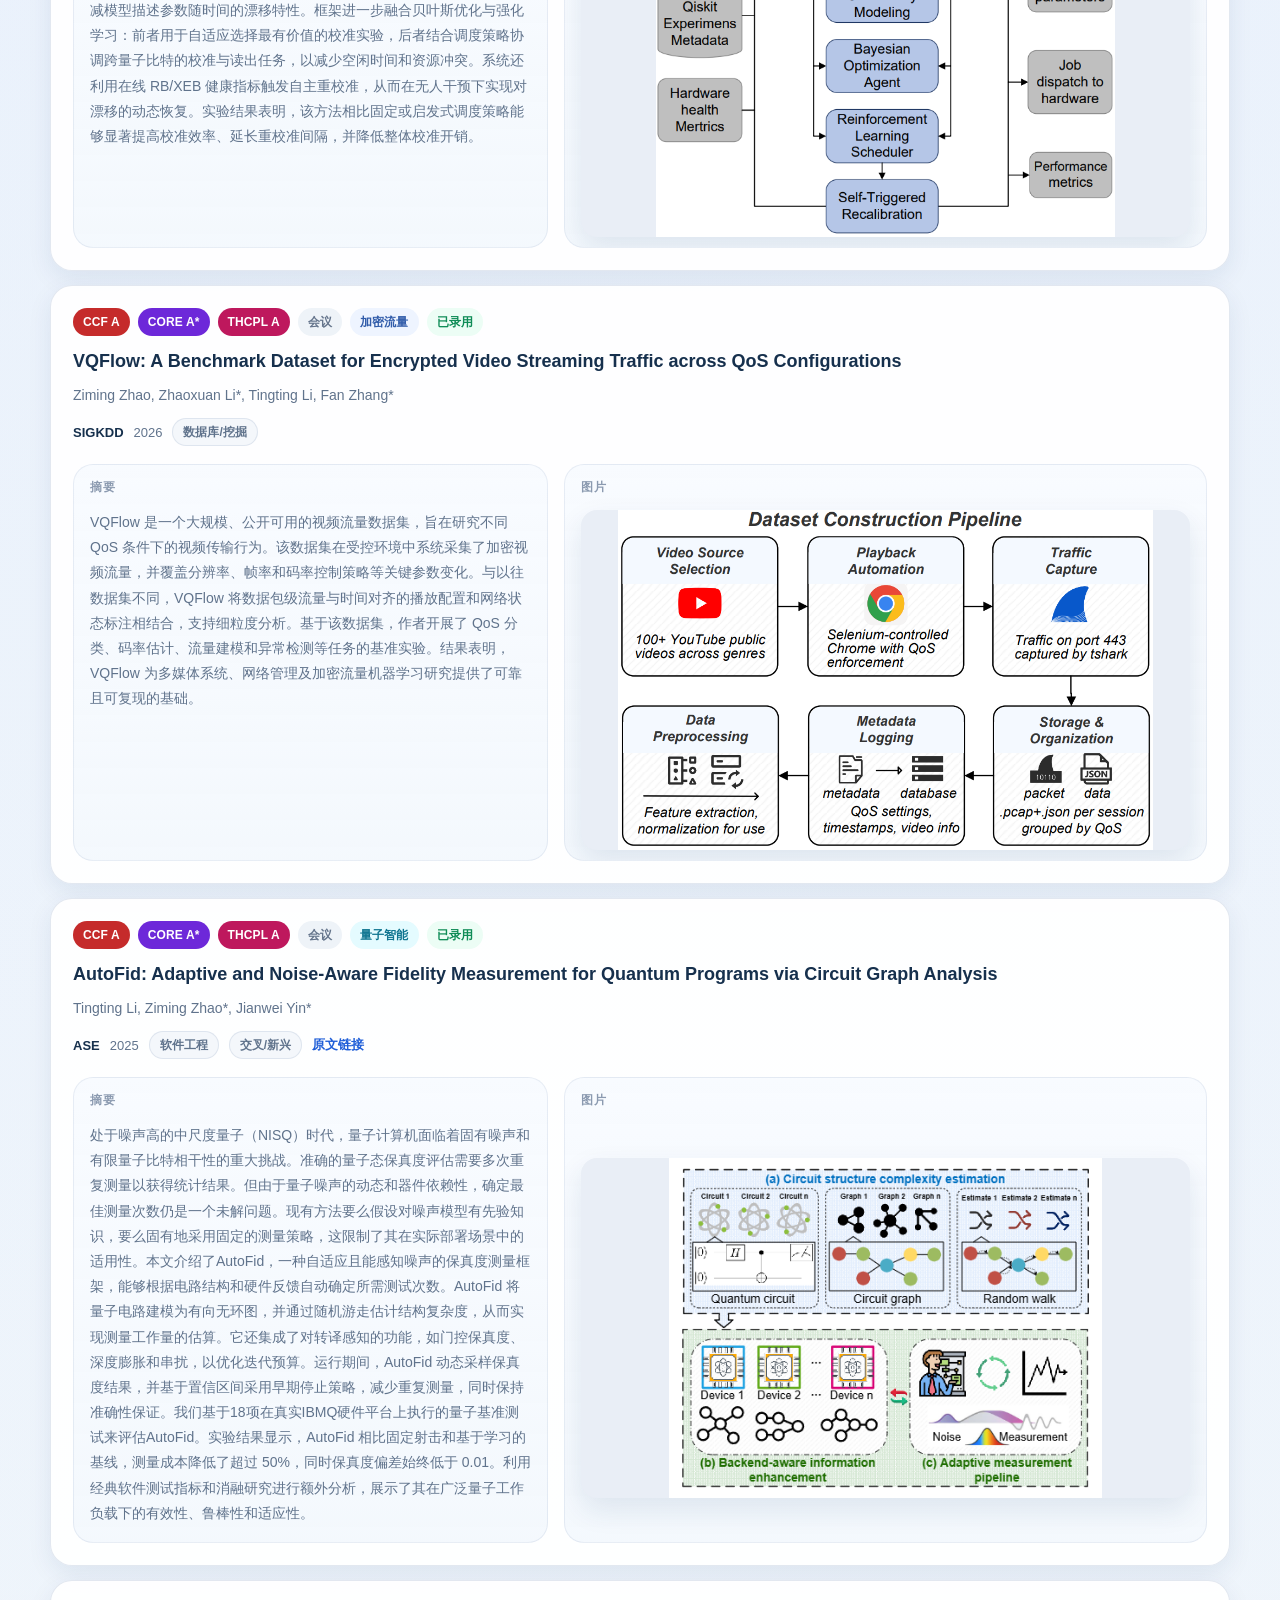
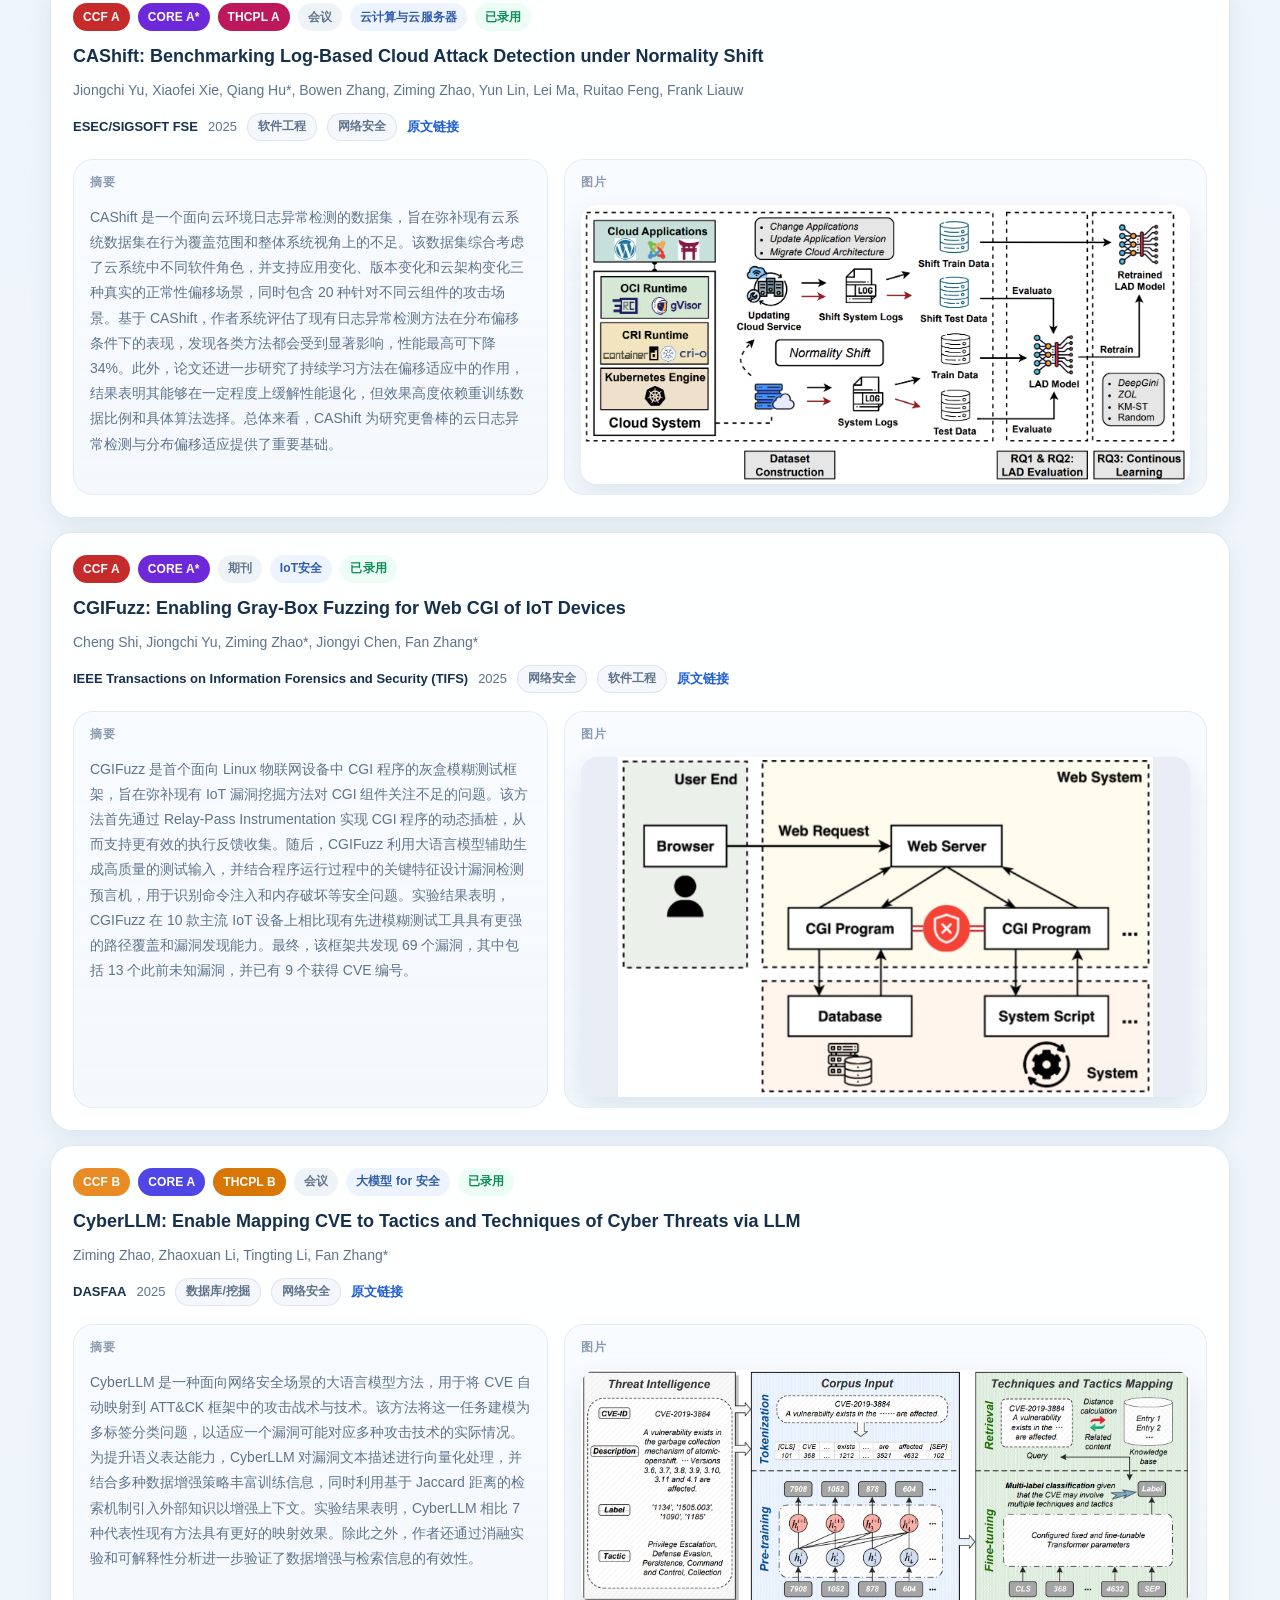
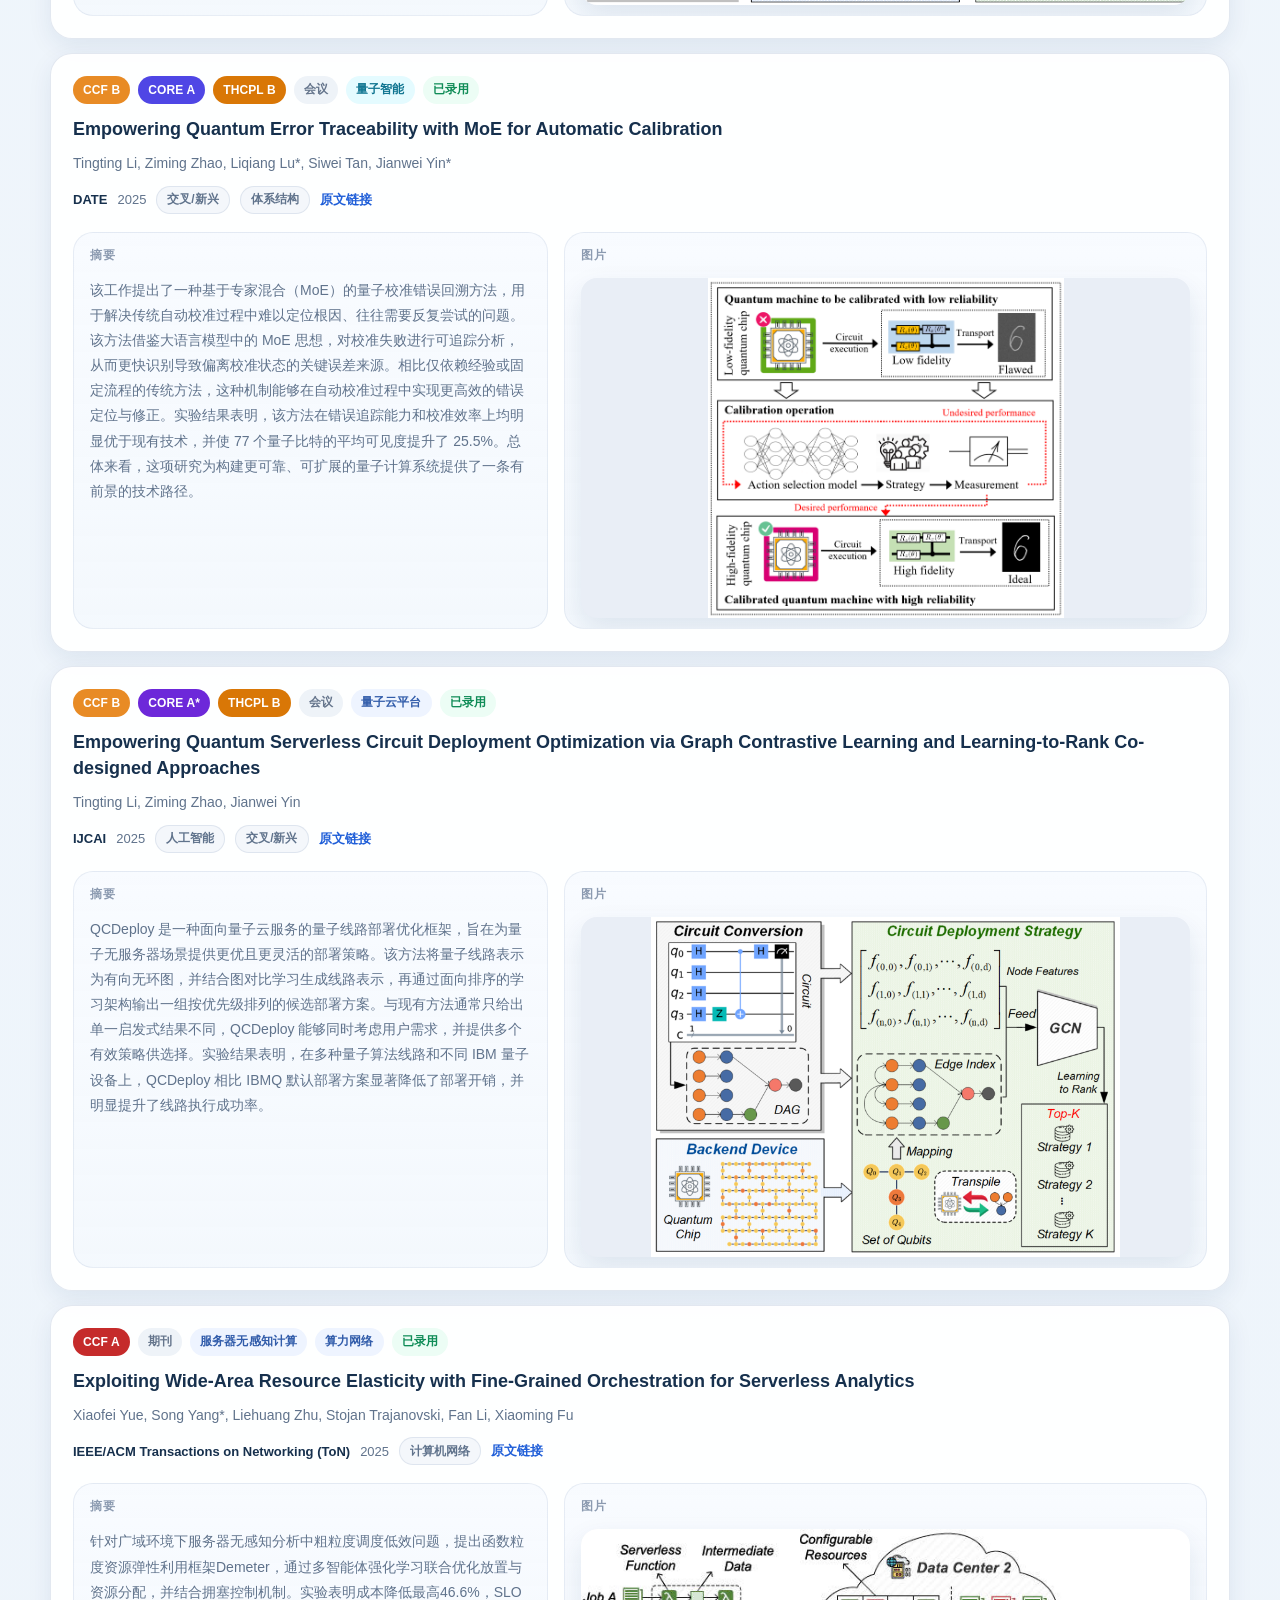
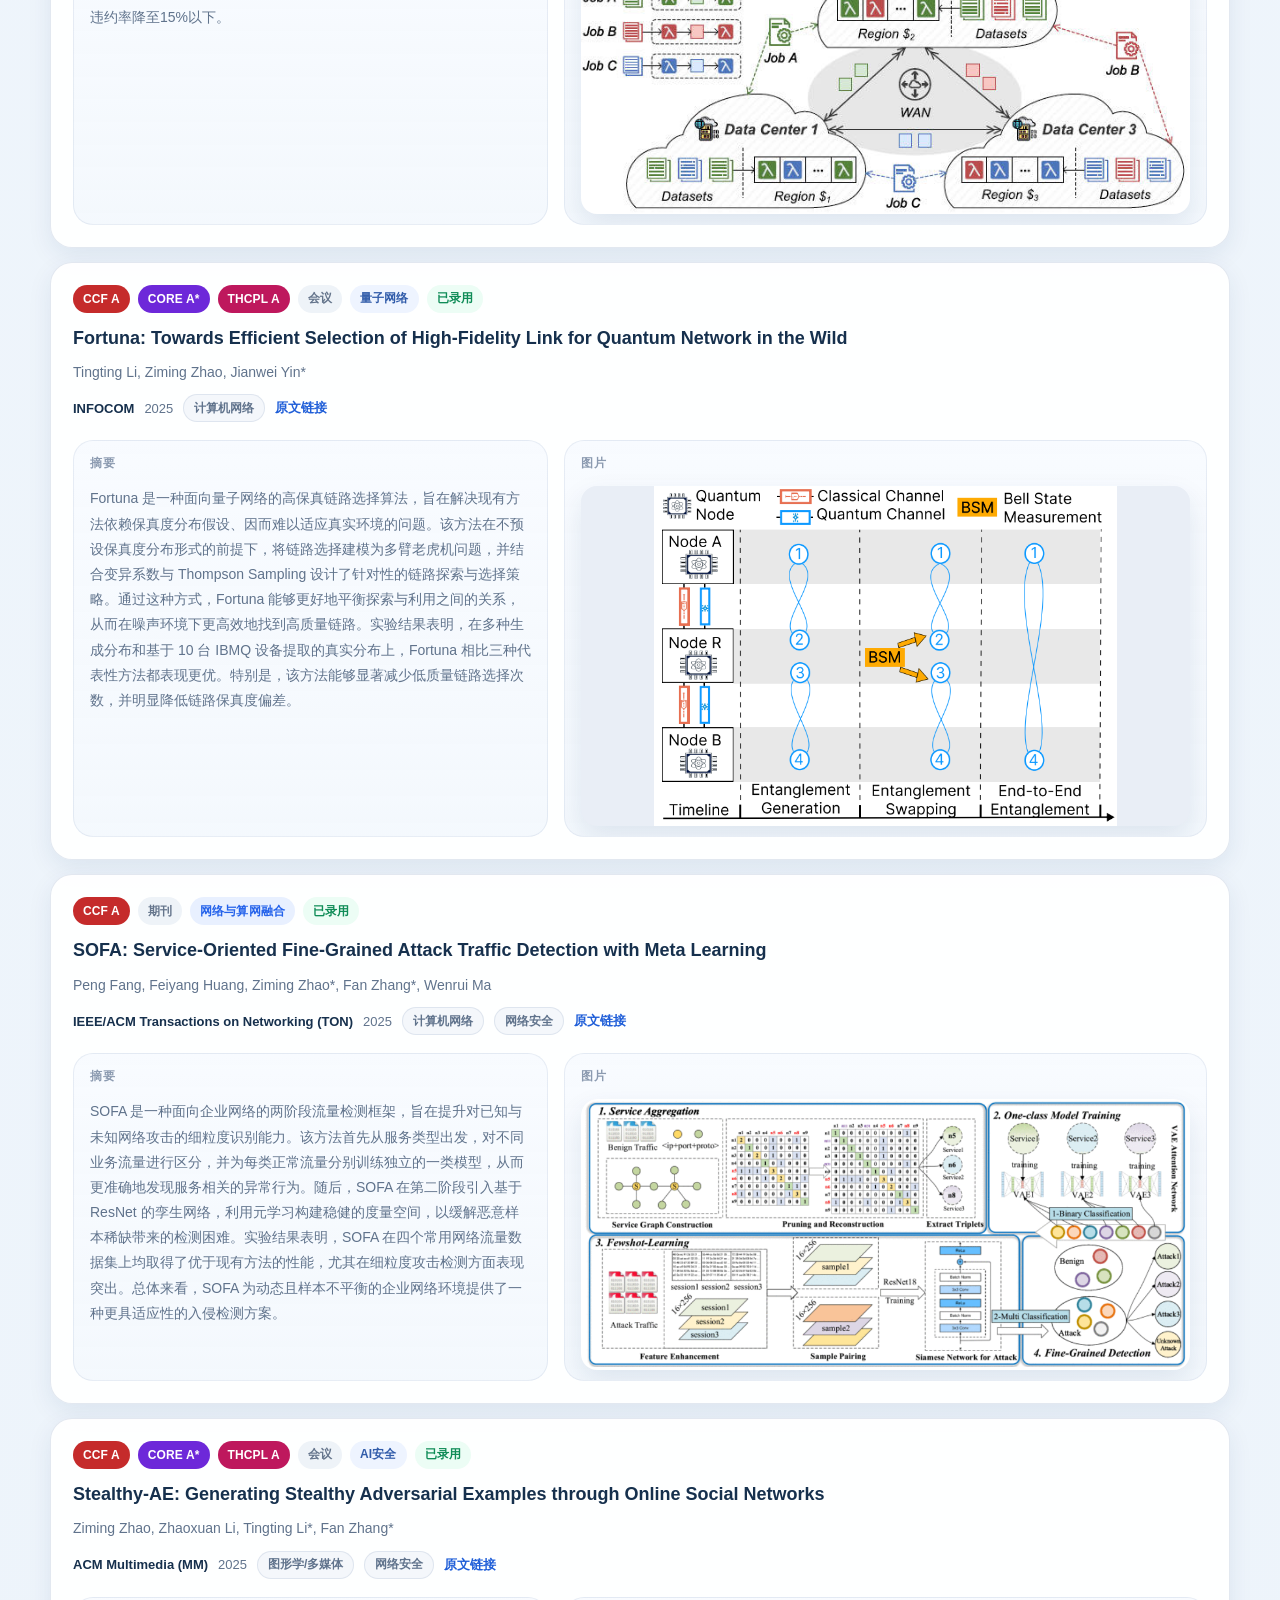
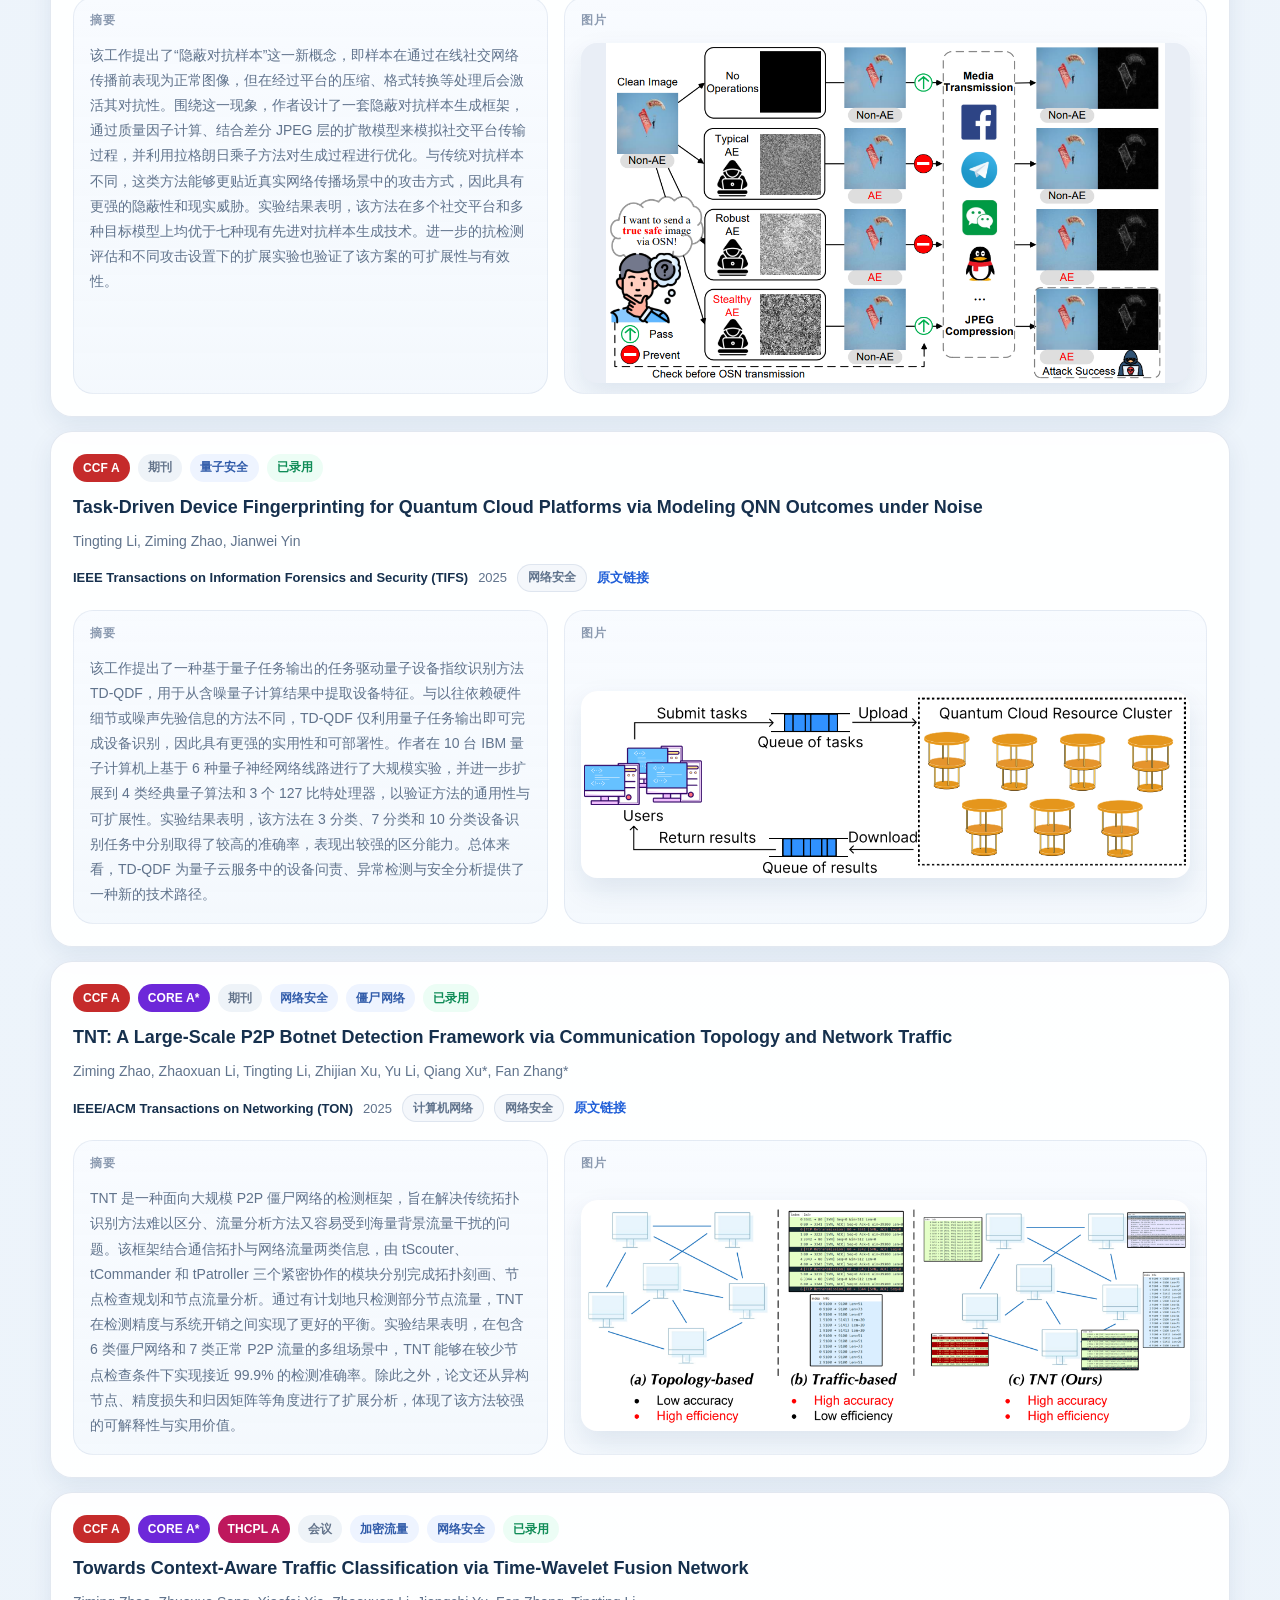
==== commit a16bf4e3: "Update index.html" ====
--- a/index.html
+++ b/index.html
@@ -8,7 +8,15 @@
       name="description"
       content="量超智 LAB 学术论文可视化展示平台，支持搜索、筛选、统计概览、本地配图与摘要展示。"
     />
-    <link rel="stylesheet" href="./styles.css" />
+    <script>
+	  // 每次刷新生成一个新版本号，强制重新请求静态资源
+	  window.__ASSET_VERSION__ = Date.now();
+
+	  const css = document.createElement("link");
+	  css.rel = "stylesheet";
+	  css.href = `./styles.css?v=${window.__ASSET_VERSION__}`;
+	  document.head.appendChild(css);
+	</script>
   </head>
   <body>
     <div class="page-shell">
@@ -108,8 +116,24 @@
       </footer>
     </div>
 
-    <script src="./data.js"></script>
-    <script src="./papers-data.js"></script>
-    <script src="./app.js"></script>
+    <script>
+	  function loadScript(src) {
+		return new Promise((resolve, reject) => {
+		  const s = document.createElement("script");
+		  s.src = `${src}?v=${window.__ASSET_VERSION__}`;
+		  s.onload = resolve;
+		  s.onerror = () => reject(new Error(`加载失败: ${s.src}`));
+		  document.body.appendChild(s);
+		});
+	  }
+
+	  (async () => {
+		await loadScript("./data.js");
+		await loadScript("./papers-data.js");
+		await loadScript("./app.js");
+	  })().catch((err) => {
+		console.error(err);
+	  });
+	</script>
   </body>
 </html>
